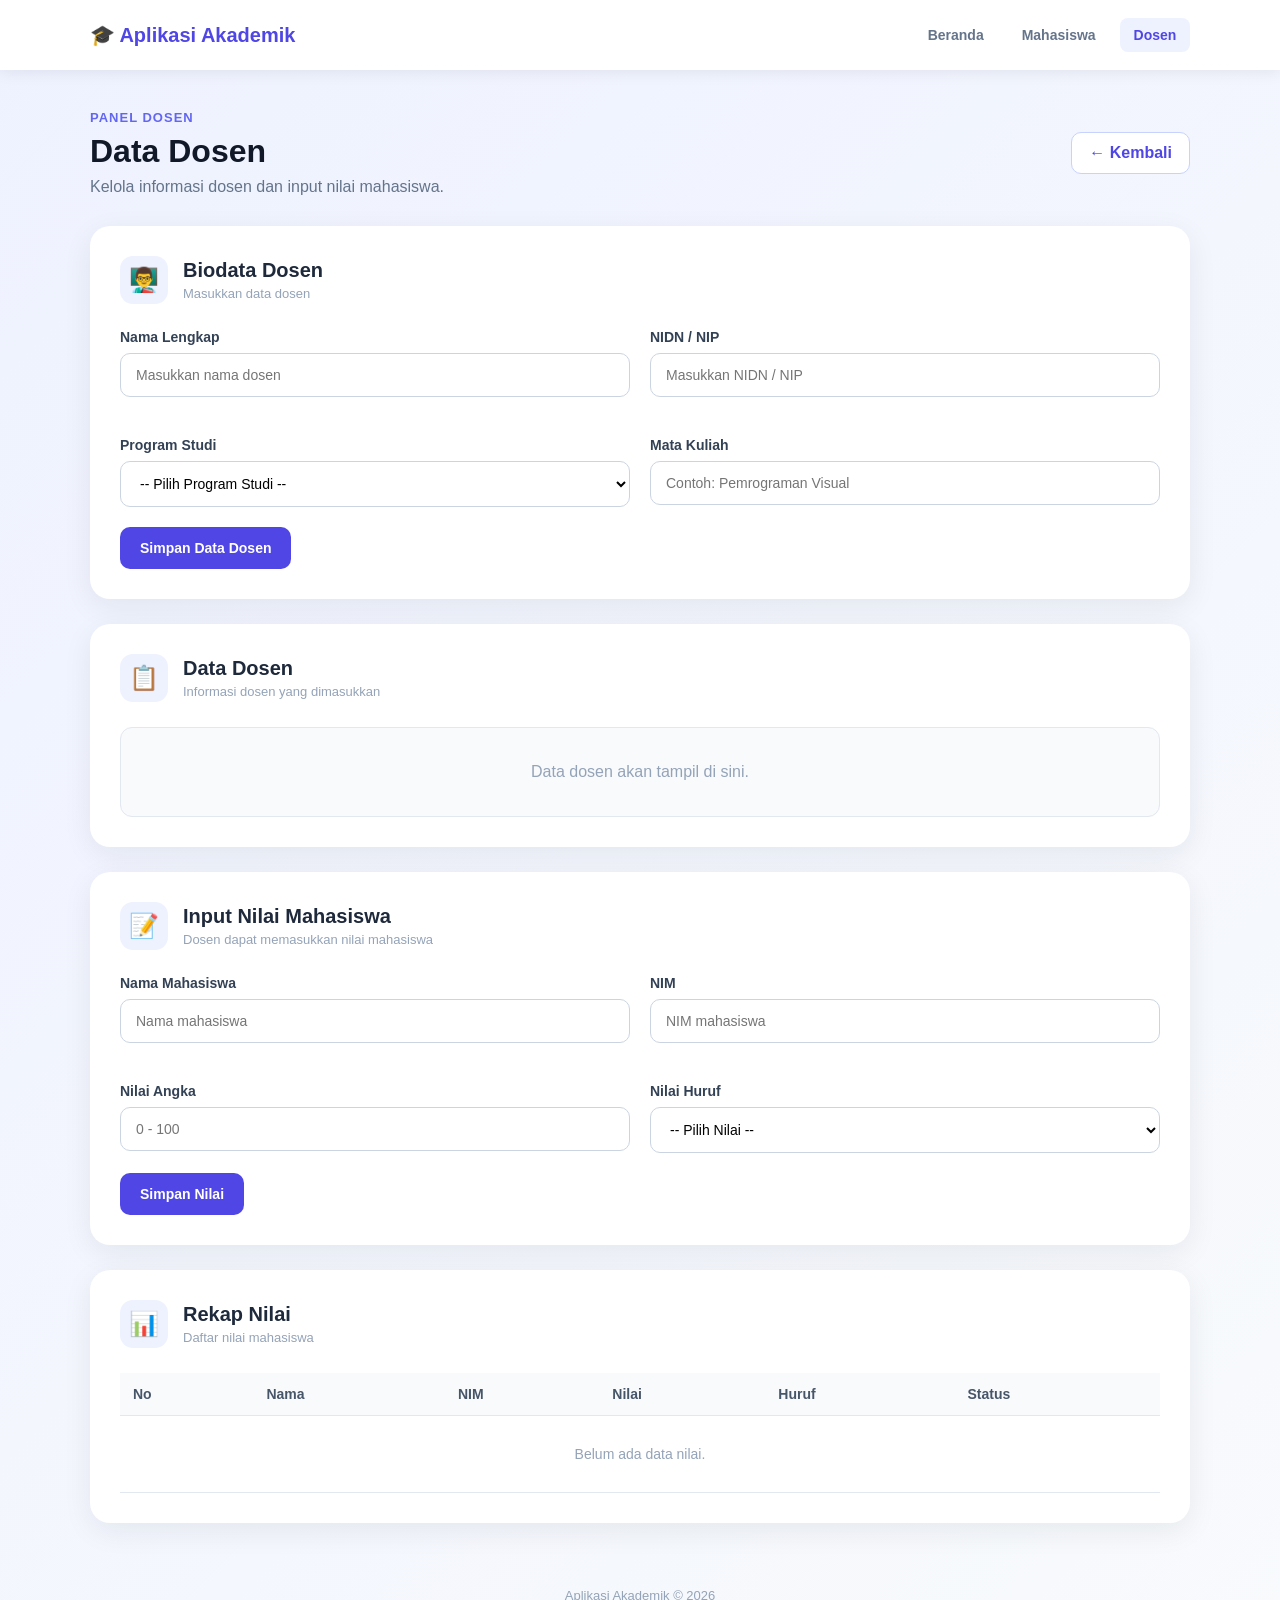
==== dosen.html @ d9adaf1f "Add files via upload" ====
<!DOCTYPE html>
<html lang="id">
<head>

    <meta charset="UTF-8">

    <meta
        name="viewport"
        content="width=device-width, initial-scale=1.0"
    >

    <title>Data Dosen</title>

    <link rel="stylesheet" href="style.css">

</head>


<body>


    <!-- NAVBAR -->

    <nav class="navbar">

        <div class="nav-logo">
            🎓 Aplikasi Akademik
        </div>


        <div class="nav-menu">

            <a href="index.html">
                Beranda
            </a>

            <a href="mahasiswa.html">
                Mahasiswa
            </a>

            <a
                href="dosen.html"
                class="active"
            >
                Dosen
            </a>

        </div>

    </nav>



    <!-- MAIN -->

    <main class="container">


        <div class="page-header">

            <div>

                <p class="page-label">
                    PANEL DOSEN
                </p>

                <h1>
                    Data Dosen
                </h1>

                <p>
                    Kelola informasi dosen dan input nilai mahasiswa.
                </p>

            </div>


            <a
                href="index.html"
                class="back-button"
            >
                ← Kembali
            </a>

        </div>



        <!-- DATA DOSEN -->

        <section class="card">


            <div class="card-title">

                <span class="card-icon">
                    👨‍🏫
                </span>


                <div>

                    <h2>
                        Biodata Dosen
                    </h2>

                    <p>
                        Masukkan data dosen
                    </p>

                </div>

            </div>



            <form id="formDosen">


                <div class="form-grid">


                    <div class="form-group">

                        <label for="namaDosen">
                            Nama Lengkap
                        </label>

                        <input
                            type="text"
                            id="namaDosen"
                            placeholder="Masukkan nama dosen"
                        >

                    </div>



                    <div class="form-group">

                        <label for="nidn">
                            NIDN / NIP
                        </label>

                        <input
                            type="text"
                            id="nidn"
                            placeholder="Masukkan NIDN / NIP"
                        >

                    </div>



                    <div class="form-group">

                        <label for="prodiDosen">
                            Program Studi
                        </label>

                        <select id="prodiDosen">

                            <option value="">
                                -- Pilih Program Studi --
                            </option>

                            <option value="Teknik Informatika">
                                Teknik Informatika
                            </option>

                            <option value="Sistem Informasi">
                                Sistem Informasi
                            </option>

                            <option value="Manajemen Informatika">
                                Manajemen Informatika
                            </option>

                        </select>

                    </div>



                    <div class="form-group">

                        <label for="mataKuliah">
                            Mata Kuliah
                        </label>

                        <input
                            type="text"
                            id="mataKuliah"
                            placeholder="Contoh: Pemrograman Visual"
                        >

                    </div>

                </div>



                <button
                    type="submit"
                    class="primary-button"
                >
                    Simpan Data Dosen
                </button>


            </form>


        </section>



        <!-- OUTPUT DOSEN -->

        <section class="card">


            <div class="card-title">

                <span class="card-icon">
                    📋
                </span>


                <div>

                    <h2>
                        Data Dosen
                    </h2>

                    <p>
                        Informasi dosen yang dimasukkan
                    </p>

                </div>

            </div>



            <div
                id="outputDosen"
                class="output-box"
            >

                <p class="empty-message">
                    Data dosen akan tampil di sini.
                </p>

            </div>


        </section>



        <!-- INPUT NILAI -->

        <section class="card">


            <div class="card-title">

                <span class="card-icon">
                    📝
                </span>


                <div>

                    <h2>
                        Input Nilai Mahasiswa
                    </h2>

                    <p>
                        Dosen dapat memasukkan nilai mahasiswa
                    </p>

                </div>

            </div>



            <form id="formNilai">


                <div class="form-grid">


                    <div class="form-group">

                        <label for="namaMahasiswaNilai">
                            Nama Mahasiswa
                        </label>

                        <input
                            type="text"
                            id="namaMahasiswaNilai"
                            placeholder="Nama mahasiswa"
                        >

                    </div>



                    <div class="form-group">

                        <label for="nimNilai">
                            NIM
                        </label>

                        <input
                            type="text"
                            id="nimNilai"
                            placeholder="NIM mahasiswa"
                        >

                    </div>



                    <div class="form-group">

                        <label for="nilaiAngka">
                            Nilai Angka
                        </label>

                        <input
                            type="number"
                            id="nilaiAngka"
                            min="0"
                            max="100"
                            placeholder="0 - 100"
                        >

                    </div>



                    <div class="form-group">

                        <label for="nilaiHuruf">
                            Nilai Huruf
                        </label>

                        <select id="nilaiHuruf">

                            <option value="">
                                -- Pilih Nilai --
                            </option>

                            <option value="A">
                                A
                            </option>

                            <option value="B+">
                                B+
                            </option>

                            <option value="B">
                                B
                            </option>

                            <option value="C+">
                                C+
                            </option>

                            <option value="C">
                                C
                            </option>

                            <option value="D">
                                D
                            </option>

                            <option value="E">
                                E
                            </option>

                        </select>

                    </div>

                </div>



                <button
                    type="submit"
                    class="primary-button"
                >
                    Simpan Nilai
                </button>


            </form>


        </section>



        <!-- REKAP NILAI -->

        <section class="card">


            <div class="card-title">

                <span class="card-icon">
                    📊
                </span>


                <div>

                    <h2>
                        Rekap Nilai
                    </h2>

                    <p>
                        Daftar nilai mahasiswa
                    </p>

                </div>

            </div>



            <div class="table-wrapper">


                <table>

                    <thead>

                        <tr>

                            <th>
                                No
                            </th>

                            <th>
                                Nama
                            </th>

                            <th>
                                NIM
                            </th>

                            <th>
                                Nilai
                            </th>

                            <th>
                                Huruf
                            </th>

                            <th>
                                Status
                            </th>

                        </tr>

                    </thead>


                    <tbody id="tabelNilai">

                        <tr>

                            <td
                                colspan="6"
                                class="empty-table"
                            >
                                Belum ada data nilai.
                            </td>

                        </tr>

                    </tbody>

                </table>


            </div>


        </section>


    </main>



    <footer class="main-footer">

        <p>
            Aplikasi Akademik © 2026
        </p>

    </footer>



    <script src="script.js"></script>


</body>
</html>
---- style.css ----
/* ================================
   RESET
================================ */

* {
    margin: 0;
    padding: 0;
    box-sizing: border-box;
}


body {
    font-family: Arial, Helvetica, sans-serif;

    background:
        linear-gradient(
            135deg,
            #eef2ff,
            #f8fafc
        );

    color: #1e293b;

    min-height: 100vh;
}


/* ================================
   LANDING PAGE
================================ */

.landing-page {

    min-height: 100vh;

    display: flex;

    justify-content: center;

    align-items: center;

    padding: 30px 20px;
}


.landing-card {

    width: 100%;

    max-width: 950px;

    background: white;

    border-radius: 25px;

    padding: 45px;

    text-align: center;

    box-shadow:
        0 20px 50px
        rgba(15, 23, 42, 0.12);
}


.logo {

    width: 75px;

    height: 75px;

    display: flex;

    align-items: center;

    justify-content: center;

    margin: auto;

    border-radius: 20px;

    background:
        linear-gradient(
            135deg,
            #4f46e5,
            #7c3aed
        );

    font-size: 38px;
}


.landing-card h1 {

    margin-top: 20px;

    font-size: 36px;

    color: #111827;
}


.subtitle {

    margin-top: 10px;

    font-size: 17px;

    color: #64748b;
}


.instruction {

    margin-top: 35px;

    margin-bottom: 20px;

    font-weight: bold;

    color: #475569;
}


/* ================================
   ROLE CARD
================================ */

.role-container {

    display: grid;

    grid-template-columns:
        repeat(2, 1fr);

    gap: 25px;

    margin-top: 25px;
}


.role-card {

    text-decoration: none;

    color: inherit;

    padding: 30px;

    border-radius: 20px;

    border: 2px solid #e2e8f0;

    transition:
        0.3s ease;

    background: #ffffff;
}


.role-card:hover {

    transform: translateY(-7px);

    border-color: #6366f1;

    box-shadow:
        0 15px 30px
        rgba(79, 70, 229, 0.15);
}


.role-icon {

    font-size: 55px;

    margin-bottom: 15px;
}


.role-card h2 {

    font-size: 23px;

    margin-bottom: 10px;

    color: #1e293b;
}


.role-card p {

    color: #64748b;

    line-height: 1.6;

    margin-bottom: 20px;
}


.role-button {

    display: inline-block;

    background: #4f46e5;

    color: white;

    padding: 11px 18px;

    border-radius: 10px;

    font-size: 14px;

    font-weight: bold;
}


/* ================================
   FOOTER
================================ */

footer {

    margin-top: 30px;

    color: #94a3b8;

    font-size: 13px;
}


/* ================================
   NAVBAR
================================ */

.navbar {

    width: 100%;

    background: white;

    padding: 18px 7%;

    display: flex;

    justify-content: space-between;

    align-items: center;

    box-shadow:
        0 2px 15px
        rgba(15, 23, 42, 0.08);

    position: sticky;

    top: 0;

    z-index: 100;
}


.nav-logo {

    font-size: 20px;

    font-weight: bold;

    color: #4f46e5;
}


.nav-menu {

    display: flex;

    gap: 10px;
}


.nav-menu a {

    text-decoration: none;

    color: #64748b;

    padding: 9px 14px;

    border-radius: 8px;

    font-size: 14px;

    font-weight: bold;
}


.nav-menu a:hover,
.nav-menu a.active {

    background: #eef2ff;

    color: #4f46e5;
}


/* ================================
   CONTAINER
================================ */

.container {

    width: 90%;

    max-width: 1100px;

    margin: 40px auto;
}


.page-header {

    display: flex;

    justify-content: space-between;

    align-items: center;

    margin-bottom: 30px;
}


.page-label {

    color: #6366f1;

    font-size: 13px;

    font-weight: bold;

    letter-spacing: 1px;

    margin-bottom: 8px;
}


.page-header h1 {

    font-size: 32px;

    color: #111827;

    margin-bottom: 8px;
}


.page-header p:not(.page-label) {

    color: #64748b;
}


.back-button {

    text-decoration: none;

    color: #4f46e5;

    background: white;

    border: 1px solid #c7d2fe;

    padding: 11px 17px;

    border-radius: 10px;

    font-weight: bold;
}


/* ================================
   CARD
================================ */

.card {

    background: white;

    padding: 30px;

    margin-bottom: 25px;

    border-radius: 20px;

    box-shadow:
        0 8px 30px
        rgba(15, 23, 42, 0.07);
}


.card-title {

    display: flex;

    align-items: center;

    gap: 15px;

    margin-bottom: 25px;
}


.card-icon {

    width: 48px;

    height: 48px;

    display: flex;

    justify-content: center;

    align-items: center;

    border-radius: 13px;

    background: #eef2ff;

    font-size: 24px;
}


.card-title h2 {

    font-size: 20px;

    color: #1e293b;

    margin-bottom: 4px;
}


.card-title p {

    color: #94a3b8;

    font-size: 13px;
}


/* ================================
   FORM
================================ */

.form-grid {

    display: grid;

    grid-template-columns:
        repeat(2, 1fr);

    gap: 20px;
}


.form-group {

    margin-bottom: 20px;
}


.form-group label {

    display: block;

    font-weight: bold;

    font-size: 14px;

    margin-bottom: 8px;

    color: #334155;
}


input,
select {

    width: 100%;

    padding: 13px 15px;

    border: 1px solid #cbd5e1;

    border-radius: 10px;

    outline: none;

    font-size: 14px;

    background: white;

    transition: 0.2s;
}


input:focus,
select:focus {

    border-color: #6366f1;

    box-shadow:
        0 0 0 3px
        rgba(99, 102, 241, 0.12);
}


/* ================================
   RADIO
================================ */

.radio-container {

    display: flex;

    gap: 20px;

    flex-wrap: wrap;
}


.radio-option {

    display: flex !important;

    align-items: center;

    gap: 7px;

    font-weight: normal !important;
}


.radio-option input {

    width: auto;
}


/* ================================
   BUTTON
================================ */

.primary-button,
.secondary-button {

    border: none;

    padding: 13px 20px;

    border-radius: 10px;

    cursor: pointer;

    font-size: 14px;

    font-weight: bold;

    transition: 0.2s;
}


.primary-button {

    background: #4f46e5;

    color: white;
}


.primary-button:hover {

    background: #4338ca;

    transform: translateY(-2px);
}


.secondary-button {

    background: #0f766e;

    color: white;

    margin-top: 5px;
}


.secondary-button:hover {

    background: #115e59;
}


/* ================================
   OUTPUT
================================ */

.output-box {

    background: #f8fafc;

    border-radius: 12px;

    padding: 20px;

    border: 1px solid #e2e8f0;
}


.empty-message {

    color: #94a3b8;

    text-align: center;

    padding: 15px;
}


.data-list {

    display: grid;

    grid-template-columns:
        repeat(2, 1fr);

    gap: 15px;
}


.data-item {

    background: white;

    padding: 15px;

    border-radius: 10px;

    border: 1px solid #e2e8f0;
}


.data-item small {

    display: block;

    color: #94a3b8;

    margin-bottom: 5px;
}


.data-item strong {

    color: #1e293b;
}


/* ================================
   IPK
================================ */

.ipk-result {

    margin-top: 20px;

    padding: 20px;

    border-radius: 12px;

    background: #eef2ff;

    color: #3730a3;

    font-size: 18px;

    font-weight: bold;

    text-align: center;
}


/* ================================
   TABLE
================================ */

.table-wrapper {

    width: 100%;

    overflow-x: auto;
}


table {

    width: 100%;

    border-collapse: collapse;

    min-width: 650px;
}


th,
td {

    padding: 13px;

    text-align: left;

    border-bottom: 1px solid #e2e8f0;

    font-size: 14px;
}


th {

    background: #f8fafc;

    color: #475569;
}


td {

    color: #64748b;
}


.empty-table {

    text-align: center;

    padding: 30px;

    color: #94a3b8;
}


.status-lulus {

    background: #dcfce7;

    color: #166534;

    padding: 5px 10px;

    border-radius: 20px;

    font-size: 12px;

    font-weight: bold;
}


.status-tidak {

    background: #fee2e2;

    color: #991b1b;

    padding: 5px 10px;

    border-radius: 20px;

    font-size: 12px;

    font-weight: bold;
}


/* ================================
   MAIN FOOTER
================================ */

.main-footer {

    text-align: center;

    padding: 25px;

    margin-top: 40px;

    color: #94a3b8;

    font-size: 13px;
}


/* ================================
   RESPONSIVE HP
================================ */

@media (max-width: 768px) {


    .landing-card {

        padding: 30px 20px;

        border-radius: 20px;
    }


    .landing-card h1 {

        font-size: 28px;
    }


    .role-container {

        grid-template-columns: 1fr;
    }


    .navbar {

        padding: 15px 5%;

        flex-direction: column;

        gap: 12px;
    }


    .nav-menu {

        width: 100%;

        justify-content: center;

        flex-wrap: wrap;
    }


    .container {

        width: 92%;

        margin: 25px auto;
    }


    .page-header {

        flex-direction: column;

        align-items: flex-start;

        gap: 20px;
    }


    .page-header h1 {

        font-size: 26px;
    }


    .form-grid {

        grid-template-columns: 1fr;
    }


    .data-list {

        grid-template-columns: 1fr;
    }


    .card {

        padding: 20px;
    }


    .card-title {

        align-items: flex-start;
    }

}


/* ================================
   RESPONSIVE HP KECIL
================================ */

@media (max-width: 480px) {


    .landing-page {

        padding: 15px;
    }


    .landing-card {

        padding: 25px 15px;
    }


    .landing-card h1 {

        font-size: 24px;
    }


    .subtitle {

        font-size: 14px;
    }


    .role-card {

        padding: 22px 15px;
    }


    .role-icon {

        font-size: 45px;
    }


    .nav-logo {

        font-size: 17px;
    }


    .nav-menu a {

        font-size: 12px;

        padding: 8px 10px;
    }


    .card {

        padding: 17px;
    }


    .card-title h2 {

        font-size: 17px;
    }


    .primary-button,
    .secondary-button {

        width: 100%;
    }

}
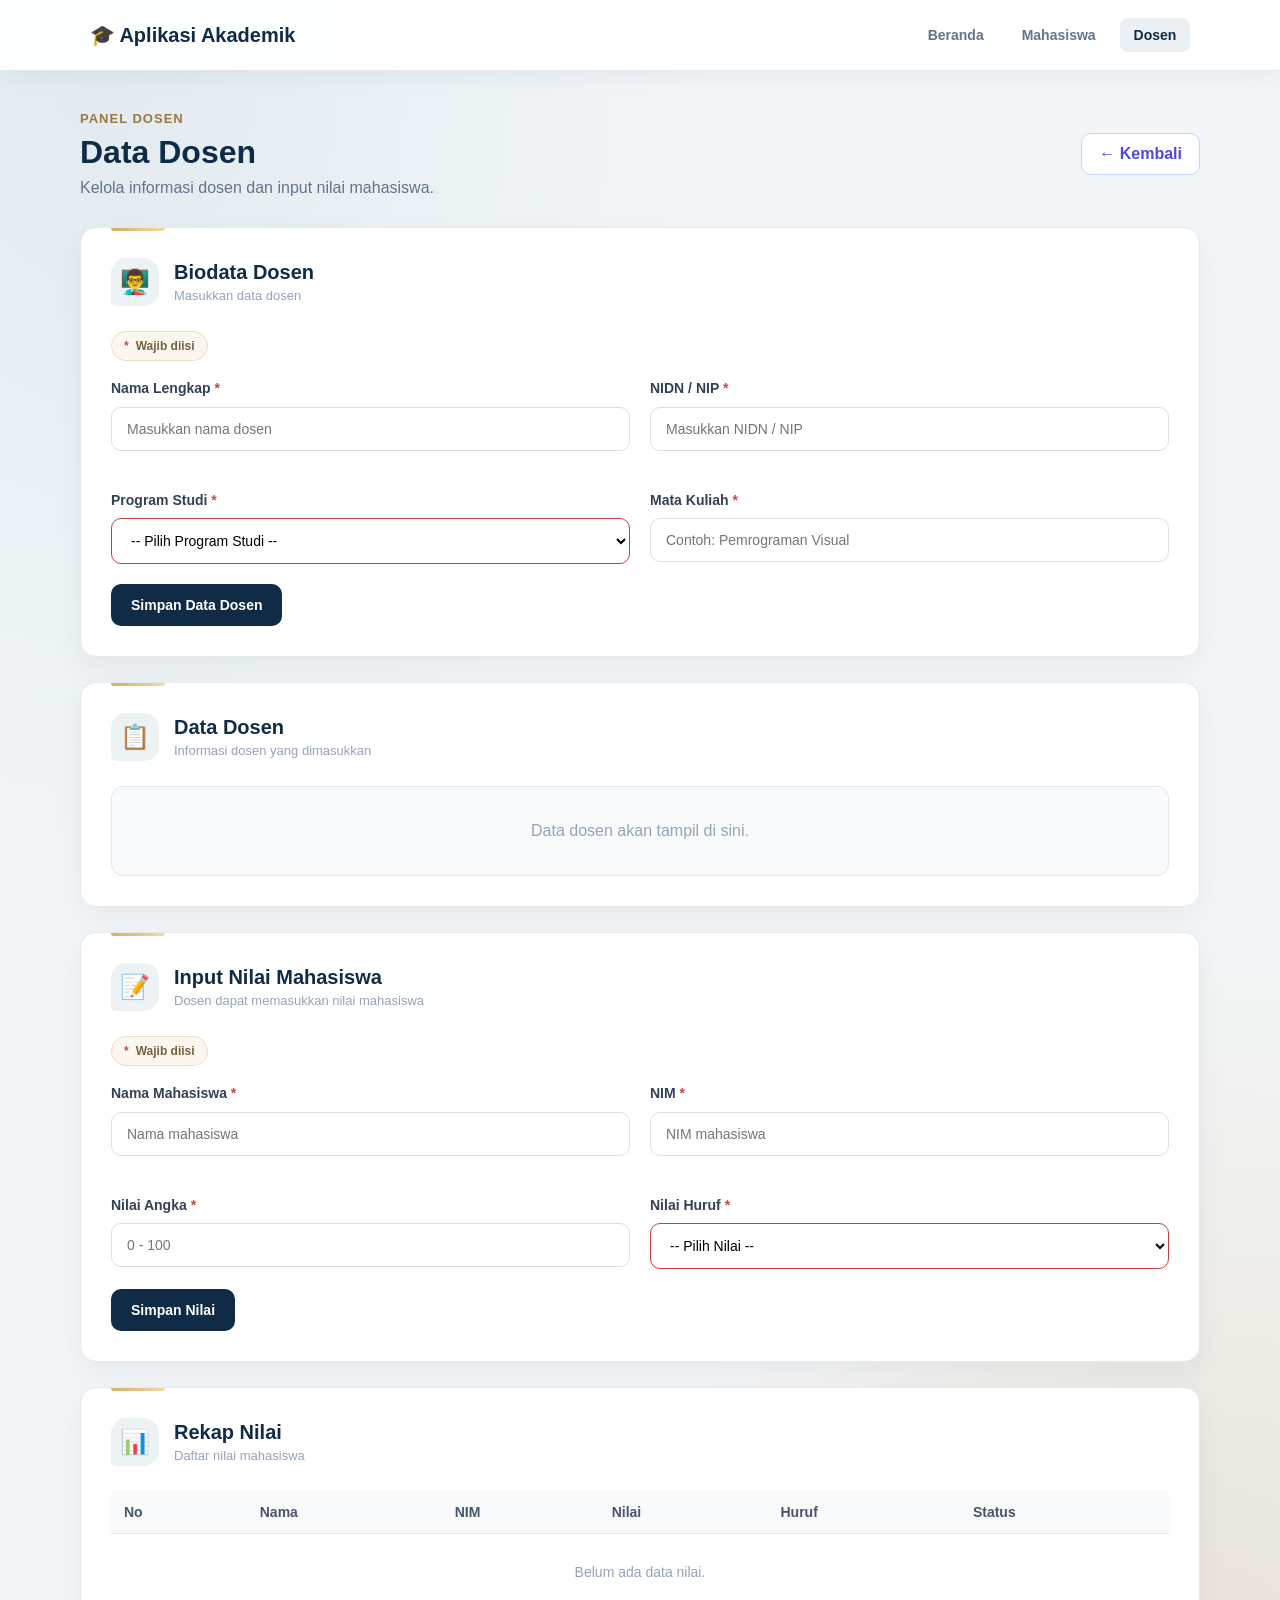
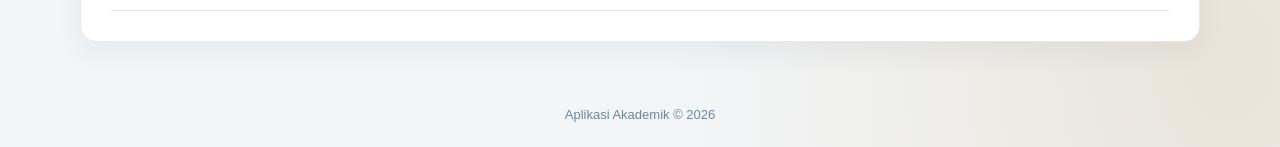
==== commit b8fdffce: "Add files via upload" ====
--- a/dosen.html
+++ b/dosen.html
@@ -116,6 +116,8 @@
 
             <form id="formDosen">
 
+                <p class="required-note"><span aria-hidden="true">*</span> Wajib diisi</p>
+
 
                 <div class="form-grid">
 
@@ -130,6 +132,11 @@
                             type="text"
                             id="namaDosen"
                             placeholder="Masukkan nama dosen"
+                            required
+                            minlength="3"
+                            maxlength="60"
+                            pattern="[A-Za-z]+"
+                            title="Nama Lengkap harus menggunakan huruf"
                         >
 
                     </div>
@@ -146,6 +153,10 @@
                             type="text"
                             id="nidn"
                             placeholder="Masukkan NIDN / NIP"
+                            required
+                            inputmode="numeric"
+                            pattern="[0-9]{10,18}"
+                            title="NIDN/NIP wajib diisi dengan 10–18 angka tanpa huruf."
                         >
 
                     </div>
@@ -158,7 +169,7 @@
                             Program Studi
                         </label>
 
-                        <select id="prodiDosen">
+                        <select id="prodiDosen" required>
 
                             <option value="">
                                 -- Pilih Program Studi --
@@ -192,6 +203,9 @@
                             type="text"
                             id="mataKuliah"
                             placeholder="Contoh: Pemrograman Visual"
+                            required
+                            minlength="2"
+                            maxlength="80"
                         >
 
                     </div>
@@ -289,6 +303,8 @@
 
             <form id="formNilai">
 
+                <p class="required-note"><span aria-hidden="true">*</span> Wajib diisi</p>
+
 
                 <div class="form-grid">
 
@@ -303,6 +319,10 @@
                             type="text"
                             id="namaMahasiswaNilai"
                             placeholder="Nama mahasiswa"
+                            required
+                            minlength="3"
+                            pattern="[A-Za-z]+"
+                            title="Nama Mahasiswa harus menggunakan huruf"
                         >
 
                     </div>
@@ -319,6 +339,10 @@
                             type="text"
                             id="nimNilai"
                             placeholder="NIM mahasiswa"
+                            required
+                            inputmode="numeric"
+                            pattern="[0-9]{9,15}"
+                            title="NIM wajib diisi dengan 9–15 angka tanpa huruf."
                         >
 
                     </div>
@@ -336,7 +360,9 @@
                             id="nilaiAngka"
                             min="0"
                             max="100"
+                            step="0.01"
                             placeholder="0 - 100"
+                            required
                         >
 
                     </div>
@@ -349,7 +375,7 @@
                             Nilai Huruf
                         </label>
 
-                        <select id="nilaiHuruf">
+                        <select id="nilaiHuruf" required>
 
                             <option value="">
                                 -- Pilih Nilai --
@@ -514,4 +540,4 @@
 
 
 </body>
-</html>+</html>
--- a/style.css
+++ b/style.css
@@ -971,4 +971,157 @@
         width: 100%;
     }
 
-}+}
+
+/* Identitas visual kampus */
+:root {
+    color-scheme: light;
+    --navy: #102b46;
+    --navy-deep: #0b2035;
+    --gold: #d8ad62;
+    --ink: #1b2c3d;
+    --muted: #647789;
+    --paper: #f3f6f8;
+}
+
+body {
+    font-family: "Segoe UI", Arial, sans-serif;
+    color: var(--ink);
+    background: var(--paper);
+    background-image: radial-gradient(ellipse at 8% 4%, #e2ebf0 0, transparent 36%),
+                      radial-gradient(ellipse at 96% 95%, #e9e4d9 0, transparent 32%);
+}
+
+.landing-page {
+    position: relative;
+    overflow: hidden;
+    background: linear-gradient(135deg, rgba(16,43,70,.98), rgba(20,62,83,.94));
+}
+
+.landing-page::before,
+.landing-page::after {
+    content: "";
+    position: absolute;
+    width: 340px;
+    height: 340px;
+    border: 1px solid rgba(216,173,98,.25);
+    border-radius: 50%;
+    pointer-events: none;
+}
+
+.landing-page::before { top: -190px; left: -100px; box-shadow: 0 0 0 28px rgba(216,173,98,.04), 0 0 0 58px rgba(216,173,98,.035); }
+.landing-page::after { right: -210px; bottom: -230px; width: 480px; height: 480px; box-shadow: 0 0 0 28px rgba(216,173,98,.04), 0 0 0 58px rgba(216,173,98,.035); }
+
+.landing-card {
+    position: relative;
+    z-index: 1;
+    max-width: 1000px;
+    padding: clamp(28px, 6vw, 64px);
+    border: 1px solid rgba(255,255,255,.72);
+    border-radius: 28px;
+    box-shadow: 0 30px 80px rgba(4,17,30,.32);
+}
+
+.campus-mark {
+    display: grid;
+    place-items: center;
+    width: 64px;
+    height: 64px;
+    margin: 0 auto 18px;
+    border: 1px solid #e6d1a5;
+    border-radius: 19px 19px 19px 5px;
+    background: var(--navy);
+    color: #f4e4c1;
+    font-family: Georgia, serif;
+    font-size: 34px;
+    font-weight: 700;
+}
+
+.eyebrow, .role-kicker {
+    color: #a3824b;
+    font-size: 11px;
+    font-weight: 800;
+    letter-spacing: 2px;
+}
+
+.landing-card h1 { margin-top: 10px; color: var(--navy); font-family: Georgia, "Times New Roman", serif; font-size: clamp(32px, 5vw, 46px); }
+.subtitle { color: #53697b; font-size: 18px; }
+.landing-copy { max-width: 650px; margin: 18px auto 0; color: var(--muted); line-height: 1.7; }
+.instruction { margin: 34px 0 16px; color: var(--navy); }
+.role-container { gap: 18px; margin-top: 0; }
+.role-card { position: relative; overflow: hidden; padding: 27px; border: 1px solid #dce4e8; border-radius: 18px; text-align: left; background: #fbfcfc; }
+.role-card::after { position: absolute; right: -32px; bottom: -48px; width: 130px; height: 130px; border: 1px solid rgba(216,173,98,.3); border-radius: 50%; content: ""; }
+.role-card:hover { transform: translateY(-5px); border-color: var(--gold); box-shadow: 0 15px 32px rgba(16,43,70,.12); }
+.role-card .role-kicker { color: #9a7a47; font-size: 10px; }
+.role-icon { margin: 15px 0 10px; font-size: 42px; }
+.role-card h2 { color: var(--navy); font-family: Georgia, "Times New Roman", serif; font-size: 25px; }
+.role-card p { min-height: 48px; color: var(--muted); font-size: 14px; }
+.role-button { background: var(--navy); border-radius: 8px; }
+.lecturer-card .role-button { background: #9a7438; }
+.landing-footer { margin-top: 29px; color: #8495a2; font-size: 12px; letter-spacing: .4px; }
+
+.navbar { background: rgba(255,255,255,.96); border-bottom: 1px solid #e2e8eb; box-shadow: 0 5px 22px rgba(16,43,70,.06); }
+.nav-logo { color: var(--navy); }
+.nav-menu a:hover, .nav-menu a.active { background: #eaf0f3; color: var(--navy); }
+.container { max-width: 1120px; }
+.page-label { color: #997844; }
+.page-header h1, .card-title h2 { color: var(--navy); }
+.card { border: 1px solid #e5eaed; border-radius: 16px; box-shadow: 0 10px 28px rgba(16,43,70,.055); }
+.card-icon { background: #edf2f4; }
+.primary-button { background: var(--navy); }
+.primary-button:hover { background: var(--navy-deep); }
+input:focus, select:focus { border-color: #a58247; box-shadow: 0 0 0 3px rgba(216,173,98,.18); }
+input:invalid:not(:placeholder-shown), select:invalid, input.user-invalid { border-color: #c2413a; }
+.field-hint { margin: 6px 0 0; color: #728393; font-size: 12px; font-weight: 400; line-height: 1.45; }
+.main-footer { color: #748595; }
+
+/* Penanda wajib dan sentuhan visual yang hangat */
+.required-note {
+    display: flex;
+    align-items: center;
+    gap: 7px;
+    width: fit-content;
+    margin: 0 0 18px;
+    padding: 7px 12px;
+    border: 1px solid #eadfca;
+    border-radius: 999px;
+    background: #fbf7ef;
+    color: #76613e;
+    font-size: 12px;
+    font-weight: 600;
+}
+
+.required-note span,
+.form-group > label[for]::after,
+.required-label::after {
+    color: #c34b48;
+    font-weight: 800;
+}
+
+.form-group > label[for]::after,
+.required-label::after { content: " *"; }
+
+.card { position: relative; overflow: hidden; }
+.card::before {
+    position: absolute;
+    top: 0;
+    left: 30px;
+    width: 54px;
+    height: 3px;
+    border-radius: 0 0 5px 5px;
+    background: linear-gradient(90deg, var(--gold), #f0d9a8);
+    content: "";
+}
+
+.form-group > label { line-height: 1.4; }
+input, select { border-color: #d7e0e5; }
+input:hover, select:hover { border-color: #aebec7; }
+.primary-button, .secondary-button, .back-button { transition: transform .18s ease, box-shadow .18s ease, background .18s ease; }
+.primary-button:hover, .secondary-button:hover, .back-button:hover { transform: translateY(-1px); box-shadow: 0 7px 16px rgba(16,43,70,.14); }
+.card-icon { border-radius: 15px 15px 15px 5px; }
+.role-card { box-shadow: 0 5px 14px rgba(16,43,70,.035); }
+
+@media (prefers-reduced-motion: no-preference) {
+    .landing-card { animation: card-arrive .55s ease-out both; }
+    @keyframes card-arrive { from { opacity: 0; transform: translateY(12px); } to { opacity: 1; transform: translateY(0); } }
+}
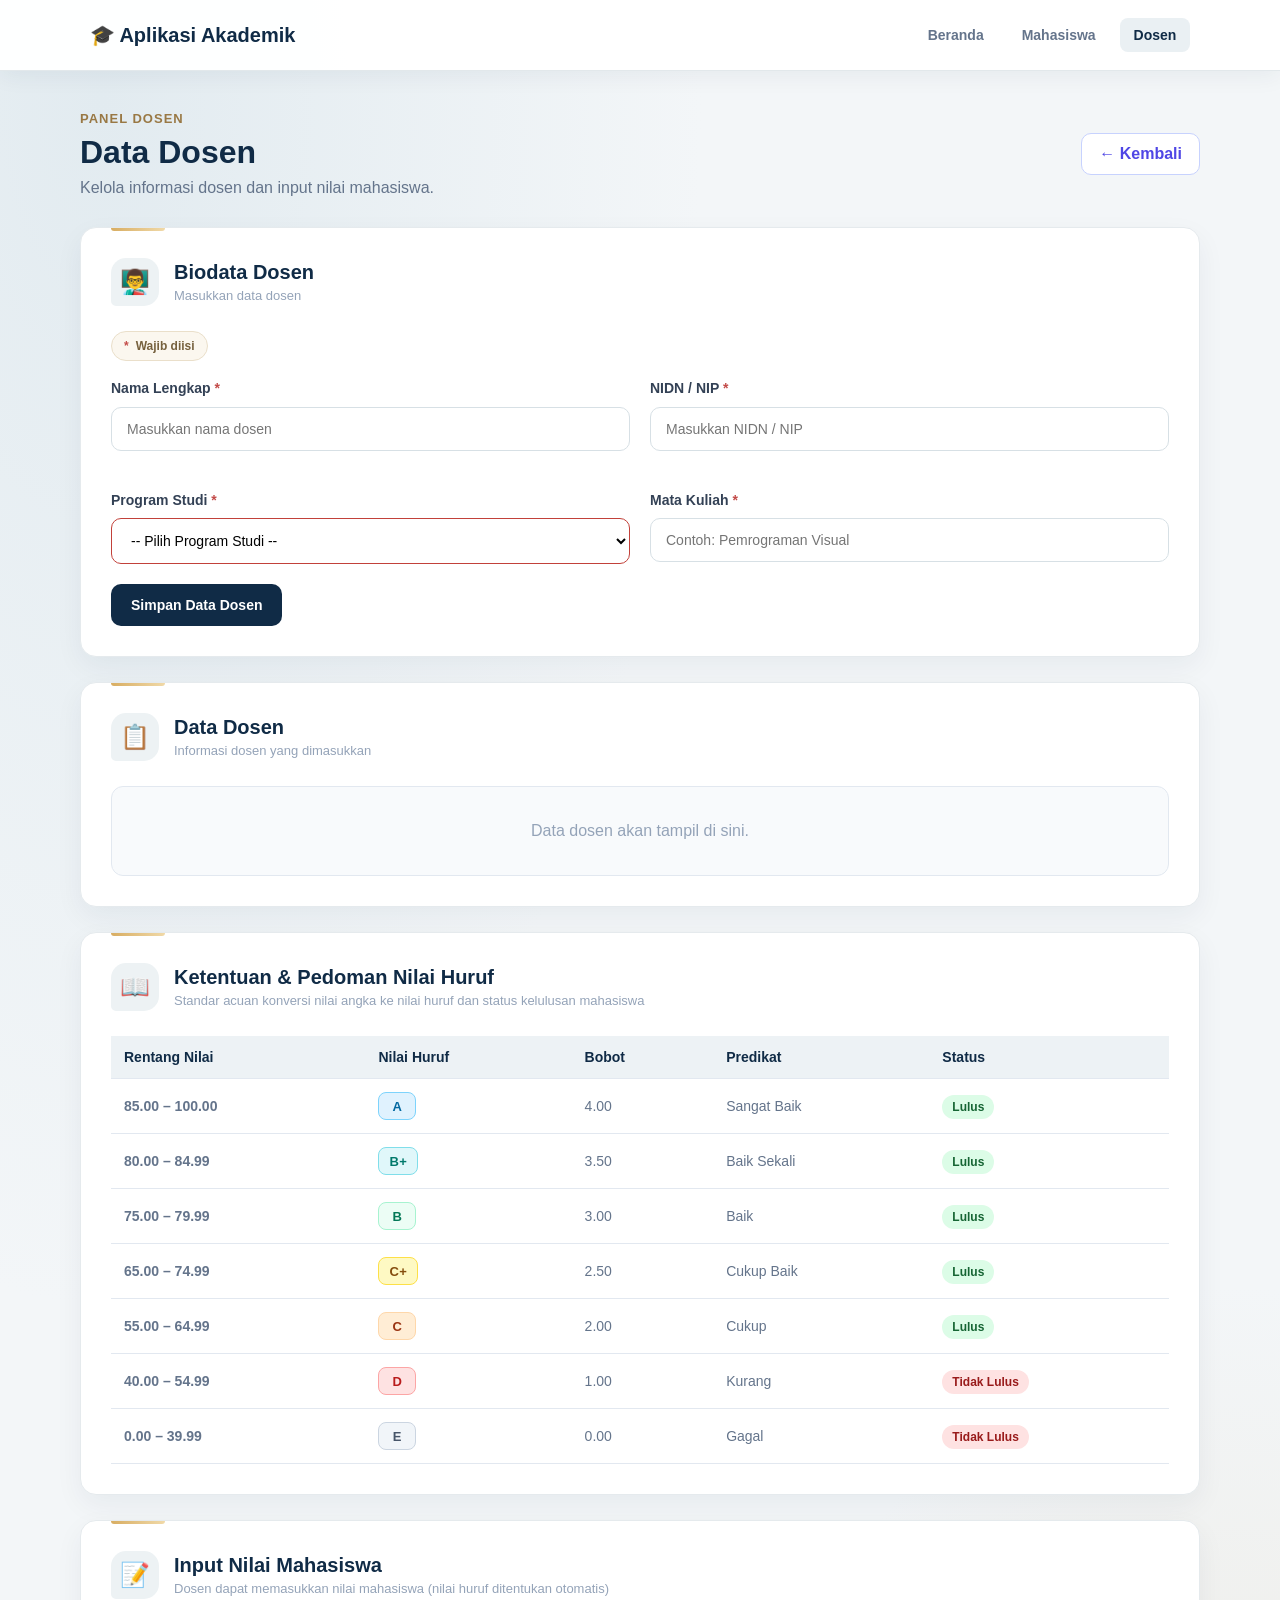
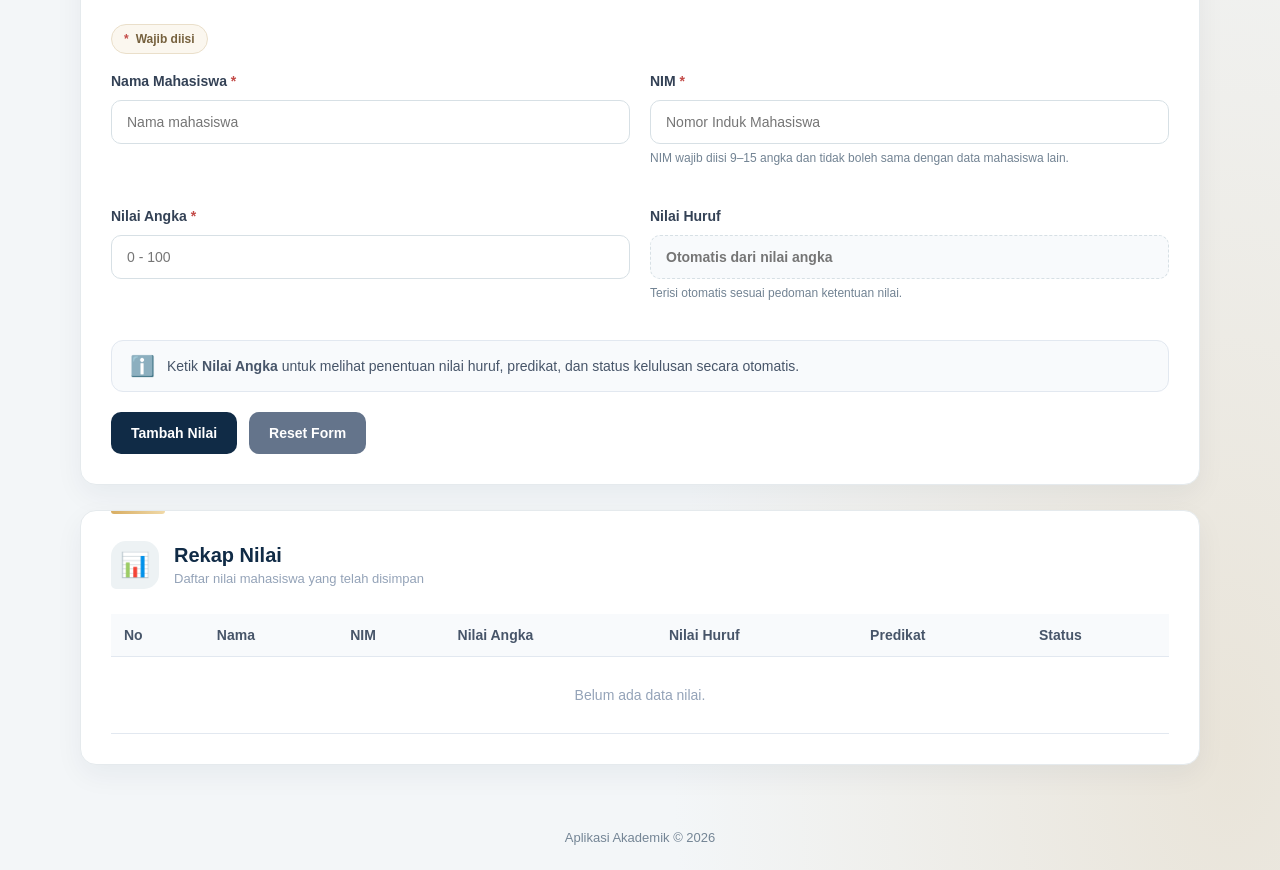
==== commit 36ce6b63: "Add files via upload" ====
--- a/dosen.html
+++ b/dosen.html
@@ -1,13 +1,11 @@
 <!DOCTYPE html>
 <html lang="id">
+
 <head>
 
     <meta charset="UTF-8">
 
-    <meta
-        name="viewport"
-        content="width=device-width, initial-scale=1.0"
-    >
+    <meta name="viewport" content="width=device-width, initial-scale=1.0">
 
     <title>Data Dosen</title>
 
@@ -38,10 +36,7 @@
                 Mahasiswa
             </a>
 
-            <a
-                href="dosen.html"
-                class="active"
-            >
+            <a href="dosen.html" class="active">
                 Dosen
             </a>
 
@@ -75,10 +70,7 @@
             </div>
 
 
-            <a
-                href="index.html"
-                class="back-button"
-            >
+            <a href="index.html" class="back-button">
                 ← Kembali
             </a>
 
@@ -128,16 +120,8 @@
                             Nama Lengkap
                         </label>
 
-                        <input
-                            type="text"
-                            id="namaDosen"
-                            placeholder="Masukkan nama dosen"
-                            required
-                            minlength="3"
-                            maxlength="60"
-                            pattern="[A-Za-z]+"
-                            title="Nama Lengkap harus menggunakan huruf"
-                        >
+                        <input type="text" id="namaDosen" placeholder="Masukkan nama dosen" required minlength="3"
+                            maxlength="60" pattern="[A-Za-z]+" title="Nama Lengkap harus menggunakan huruf">
 
                     </div>
 
@@ -149,15 +133,8 @@
                             NIDN / NIP
                         </label>
 
-                        <input
-                            type="text"
-                            id="nidn"
-                            placeholder="Masukkan NIDN / NIP"
-                            required
-                            inputmode="numeric"
-                            pattern="[0-9]{10,18}"
-                            title="NIDN/NIP wajib diisi dengan 10–18 angka tanpa huruf."
-                        >
+                        <input type="text" id="nidn" placeholder="Masukkan NIDN / NIP" required inputmode="numeric"
+                            pattern="[0-9]{10,18}" title="NIDN/NIP wajib diisi dengan 10–18 angka tanpa huruf.">
 
                     </div>
 
@@ -199,25 +176,16 @@
                             Mata Kuliah
                         </label>
 
-                        <input
-                            type="text"
-                            id="mataKuliah"
-                            placeholder="Contoh: Pemrograman Visual"
-                            required
-                            minlength="2"
-                            maxlength="80"
-                        >
-
-                    </div>
-
-                </div>
-
-
-
-                <button
-                    type="submit"
-                    class="primary-button"
-                >
+                        <input type="text" id="mataKuliah" placeholder="Contoh: Pemrograman Visual" required
+                            minlength="2" maxlength="80">
+
+                    </div>
+
+                </div>
+
+
+
+                <button type="submit" class="primary-button">
                     Simpan Data Dosen
                 </button>
 
@@ -257,10 +225,7 @@
 
 
 
-            <div
-                id="outputDosen"
-                class="output-box"
-            >
+            <div id="outputDosen" class="output-box">
 
                 <p class="empty-message">
                     Data dosen akan tampil di sini.
@@ -273,6 +238,167 @@
 
 
 
+        <!-- PEDOMAN PENILAIAN -->
+
+        <section class="card" id="pedomanNilaiCard">
+
+
+            <div class="card-title">
+
+                <span class="card-icon">
+                    📖
+                </span>
+
+
+                <div>
+
+                    <h2>
+                        Ketentuan & Pedoman Nilai Huruf
+                    </h2>
+
+                    <p>
+                        Standar acuan konversi nilai angka ke nilai huruf dan status kelulusan mahasiswa
+                    </p>
+
+                </div>
+
+            </div>
+
+
+
+            <div class="table-wrapper">
+
+                <table class="guideline-table">
+
+                    <thead>
+
+                        <tr>
+
+                            <th>Rentang Nilai</th>
+
+                            <th>Nilai Huruf</th>
+
+                            <th>Bobot</th>
+
+                            <th>Predikat</th>
+
+                            <th>Status</th>
+
+                        </tr>
+
+                    </thead>
+
+                    <tbody id="pedomanTbody">
+
+                        <tr data-grade="A">
+
+                            <td><strong>85.00 – 100.00</strong></td>
+
+                            <td><span class="grade-badge grade-a">A</span></td>
+
+                            <td>4.00</td>
+
+                            <td>Sangat Baik</td>
+
+                            <td><span class="status-lulus">Lulus</span></td>
+
+                        </tr>
+
+                        <tr data-grade="B+">
+
+                            <td><strong>80.00 – 84.99</strong></td>
+
+                            <td><span class="grade-badge grade-b-plus">B+</span></td>
+
+                            <td>3.50</td>
+
+                            <td>Baik Sekali</td>
+
+                            <td><span class="status-lulus">Lulus</span></td>
+
+                        </tr>
+
+                        <tr data-grade="B">
+
+                            <td><strong>75.00 – 79.99</strong></td>
+
+                            <td><span class="grade-badge grade-b">B</span></td>
+
+                            <td>3.00</td>
+
+                            <td>Baik</td>
+
+                            <td><span class="status-lulus">Lulus</span></td>
+
+                        </tr>
+
+                        <tr data-grade="C+">
+
+                            <td><strong>65.00 – 74.99</strong></td>
+
+                            <td><span class="grade-badge grade-c-plus">C+</span></td>
+
+                            <td>2.50</td>
+
+                            <td>Cukup Baik</td>
+
+                            <td><span class="status-lulus">Lulus</span></td>
+
+                        </tr>
+
+                        <tr data-grade="C">
+
+                            <td><strong>55.00 – 64.99</strong></td>
+
+                            <td><span class="grade-badge grade-c">C</span></td>
+
+                            <td>2.00</td>
+
+                            <td>Cukup</td>
+
+                            <td><span class="status-lulus">Lulus</span></td>
+
+                        </tr>
+
+                        <tr data-grade="D">
+
+                            <td><strong>40.00 – 54.99</strong></td>
+
+                            <td><span class="grade-badge grade-d">D</span></td>
+
+                            <td>1.00</td>
+
+                            <td>Kurang</td>
+
+                            <td><span class="status-tidak">Tidak Lulus</span></td>
+
+                        </tr>
+
+                        <tr data-grade="E">
+
+                            <td><strong>0.00 – 39.99</strong></td>
+
+                            <td><span class="grade-badge grade-e">E</span></td>
+
+                            <td>0.00</td>
+
+                            <td>Gagal</td>
+
+                            <td><span class="status-tidak">Tidak Lulus</span></td>
+
+                        </tr>
+
+                    </tbody>
+
+                </table>
+
+            </div>
+
+
+        </section>
+
+
+
         <!-- INPUT NILAI -->
 
         <section class="card">
@@ -292,7 +418,7 @@
                     </h2>
 
                     <p>
-                        Dosen dapat memasukkan nilai mahasiswa
+                        Dosen dapat memasukkan nilai mahasiswa (nilai huruf ditentukan otomatis)
                     </p>
 
                 </div>
@@ -315,15 +441,8 @@
                             Nama Mahasiswa
                         </label>
 
-                        <input
-                            type="text"
-                            id="namaMahasiswaNilai"
-                            placeholder="Nama mahasiswa"
-                            required
-                            minlength="3"
-                            pattern="[A-Za-z]+"
-                            title="Nama Mahasiswa harus menggunakan huruf"
-                        >
+                        <input type="text" id="namaMahasiswaNilai" placeholder="Nama mahasiswa" required minlength="3"
+                            pattern="[A-Za-z\s]+" title="Nama Mahasiswa harus menggunakan huruf">
 
                     </div>
 
@@ -335,15 +454,13 @@
                             NIM
                         </label>
 
-                        <input
-                            type="text"
-                            id="nimNilai"
-                            placeholder="NIM mahasiswa"
-                            required
-                            inputmode="numeric"
-                            pattern="[0-9]{9,15}"
-                            title="NIM wajib diisi dengan 9–15 angka tanpa huruf."
-                        >
+                        <input type="text" id="nimNilai" placeholder="Nomor Induk Mahasiswa" required
+                            inputmode="numeric" pattern="[0-9]{9,15}"
+                            title="NIM wajib diisi dengan 9–15 angka tanpa huruf.">
+
+                        <p class="field-hint" id="hintNimNilai">
+                            NIM wajib diisi 9–15 angka dan tidak boleh sama dengan data mahasiswa lain.
+                        </p>
 
                     </div>
 
@@ -355,74 +472,48 @@
                             Nilai Angka
                         </label>
 
-                        <input
-                            type="number"
-                            id="nilaiAngka"
-                            min="0"
-                            max="100"
-                            step="0.01"
-                            placeholder="0 - 100"
-                            required
-                        >
-
-                    </div>
-
-
-
-                    <div class="form-group">
-
-                        <label for="nilaiHuruf">
+                        <input type="number" id="nilaiAngka" min="0" max="100" step="0.01" placeholder="0 - 100"
+                            required>
+
+                    </div>
+
+
+
+                    <div class="form-group">
+
+                        <label for="nilaiHuruf" class="no-asterisk">
                             Nilai Huruf
                         </label>
 
-                        <select id="nilaiHuruf" required>
-
-                            <option value="">
-                                -- Pilih Nilai --
-                            </option>
-
-                            <option value="A">
-                                A
-                            </option>
-
-                            <option value="B+">
-                                B+
-                            </option>
-
-                            <option value="B">
-                                B
-                            </option>
-
-                            <option value="C+">
-                                C+
-                            </option>
-
-                            <option value="C">
-                                C
-                            </option>
-
-                            <option value="D">
-                                D
-                            </option>
-
-                            <option value="E">
-                                E
-                            </option>
-
-                        </select>
-
-                    </div>
-
-                </div>
-
-
-
-                <button
-                    type="submit"
-                    class="primary-button"
-                >
-                    Simpan Nilai
-                </button>
+                        <input type="text" id="nilaiHuruf" placeholder="Otomatis dari nilai angka" readonly
+                            aria-readonly="true">
+
+                        <p class="field-hint" id="hintNilaiHuruf">
+                            Terisi otomatis sesuai pedoman ketentuan nilai.
+                        </p>
+
+                    </div>
+
+                </div>
+
+
+                <!-- LIVE PREVIEW KONVERSI -->
+
+                <div id="previewKonversi" class="conversion-preview" aria-live="polite">
+
+                    <span class="preview-icon">ℹ️</span>
+
+                    <span class="preview-text">
+                        Ketik <strong>Nilai Angka</strong> untuk melihat penentuan nilai huruf, predikat, dan status
+                        kelulusan secara otomatis.
+                    </span>
+
+                </div>
+
+                <div class="button-group">
+                    <button type="submit" class="primary-button">Tambah Nilai</button>
+                    <button type="reset" class="secondary-button">Reset Form</button>
+                </div>
 
 
             </form>
@@ -451,7 +542,7 @@
                     </h2>
 
                     <p>
-                        Daftar nilai mahasiswa
+                        Daftar nilai mahasiswa yang telah disimpan
                     </p>
 
                 </div>
@@ -482,11 +573,15 @@
                             </th>
 
                             <th>
-                                Nilai
+                                Nilai Angka
                             </th>
 
                             <th>
-                                Huruf
+                                Nilai Huruf
+                            </th>
+
+                            <th>
+                                Predikat
                             </th>
 
                             <th>
@@ -502,10 +597,7 @@
 
                         <tr>
 
-                            <td
-                                colspan="6"
-                                class="empty-table"
-                            >
+                            <td colspan="7" class="empty-table">
                                 Belum ada data nilai.
                             </td>
 
@@ -540,4 +632,5 @@
 
 
 </body>
-</html>
+
+</html>
--- a/style.css
+++ b/style.css
@@ -1092,14 +1092,18 @@
 }
 
 .required-note span,
-.form-group > label[for]::after,
+.form-group > label[for]:not(.no-asterisk)::after,
 .required-label::after {
     color: #c34b48;
     font-weight: 800;
 }
 
-.form-group > label[for]::after,
+.form-group > label[for]:not(.no-asterisk)::after,
 .required-label::after { content: " *"; }
+
+.form-group > label.no-asterisk::after {
+    content: none !important;
+}
 
 .card { position: relative; overflow: hidden; }
 .card::before {
@@ -1125,3 +1129,196 @@
     .landing-card { animation: card-arrive .55s ease-out both; }
     @keyframes card-arrive { from { opacity: 0; transform: translateY(12px); } to { opacity: 1; transform: translateY(0); } }
 }
+
+/* =========================================
+   PEDOMAN NILAI, BADGES & PREVIEW KONVERSI
+========================================= */
+
+input[readonly] {
+    background-color: #f8fafc;
+    color: var(--navy);
+    font-weight: 700;
+    cursor: default;
+    border-style: dashed;
+}
+
+input[readonly]:focus {
+    box-shadow: none;
+    border-color: #cbd5e1;
+}
+
+.conversion-preview {
+    margin: 18px 0;
+    padding: 13px 18px;
+    border-radius: 12px;
+    background: #f8fafc;
+    border: 1px solid #e2e8f0;
+    display: flex;
+    align-items: center;
+    gap: 12px;
+    font-size: 14px;
+    color: #475569;
+    transition: all 0.25s ease;
+}
+
+.conversion-preview .preview-icon {
+    font-size: 20px;
+    flex-shrink: 0;
+}
+
+.conversion-preview.active-pass {
+    background: #f0fdf4;
+    border-color: #86efac;
+    color: #14532d;
+    box-shadow: 0 4px 14px rgba(22, 101, 52, 0.08);
+}
+
+.conversion-preview.active-fail {
+    background: #fef2f2;
+    border-color: #fca5a5;
+    color: #7f1d1d;
+    box-shadow: 0 4px 14px rgba(185, 28, 28, 0.08);
+}
+
+.guideline-table th {
+    background: #edf2f5;
+    color: var(--navy);
+    font-weight: 700;
+}
+
+.guideline-table tbody tr {
+    transition: background-color 0.2s ease, transform 0.2s ease, box-shadow 0.2s ease;
+}
+
+.guideline-table tbody tr.row-active {
+    background-color: #fffbeb !important;
+    outline: 2px solid var(--gold);
+    outline-offset: -2px;
+    box-shadow: 0 4px 12px rgba(216, 173, 98, 0.2);
+}
+
+.guideline-table tbody tr.row-active td {
+    color: var(--navy);
+    font-weight: 600;
+}
+
+.grade-badge {
+    display: inline-flex;
+    align-items: center;
+    justify-content: center;
+    min-width: 38px;
+    height: 28px;
+    padding: 0 10px;
+    border-radius: 8px;
+    font-size: 13px;
+    font-weight: 800;
+    letter-spacing: 0.5px;
+}
+
+.grade-a {
+    background: #e0f2fe;
+    color: #0369a1;
+    border: 1px solid #7dd3fc;
+}
+
+.grade-b-plus {
+    background: #e0f7fa;
+    color: #00796b;
+    border: 1px solid #80deea;
+}
+
+.grade-b {
+    background: #ecfdf5;
+    color: #047857;
+    border: 1px solid #a7f3d0;
+}
+
+.grade-c-plus {
+    background: #fef9c3;
+    color: #854d0e;
+    border: 1px solid #fde047;
+}
+
+.grade-c {
+    background: #ffedd5;
+    color: #9a3412;
+    border: 1px solid #fed7aa;
+}
+
+.grade-d {
+    background: #fee2e2;
+    color: #b91c1c;
+    border: 1px solid #fca5a5;
+}
+
+.grade-e {
+    background: #f1f5f9;
+    color: #475569;
+    border: 1px solid #cbd5e1;
+}
+
+/* =========================================
+   BUTTON GROUP & PENYETARAAN TOMBOL
+========================================= */
+
+.button-group {
+    display: flex;
+    align-items: center;
+    gap: 12px;
+    margin-top: 20px;
+    flex-wrap: wrap;
+}
+
+.button-group .primary-button,
+.button-group .secondary-button {
+    flex: 0 0 auto;
+    width: auto;
+    padding: 13px 20px;
+    display: inline-flex;
+    align-items: center;
+    justify-content: center;
+    font-size: 14px;
+    font-weight: bold;
+    border-radius: 10px;
+    border: none;
+    cursor: pointer;
+    margin-top: 0;
+    box-sizing: border-box;
+    transition: transform 0.18s ease, box-shadow 0.18s ease, background 0.18s ease;
+}
+
+.button-group .primary-button {
+    background: var(--navy);
+    color: #ffffff;
+}
+
+.button-group .primary-button:hover {
+    background: var(--navy-deep);
+    transform: translateY(-1px);
+    box-shadow: 0 7px 16px rgba(16, 43, 70, 0.14);
+}
+
+.button-group .secondary-button {
+    background: #64748b;
+    color: #ffffff;
+}
+
+.button-group .secondary-button:hover {
+    background: #475569;
+    transform: translateY(-1px);
+    box-shadow: 0 7px 16px rgba(71, 85, 105, 0.14);
+}
+
+@media (max-width: 480px) {
+    .button-group {
+        flex-direction: column;
+        gap: 10px;
+    }
+
+    .button-group .primary-button,
+    .button-group .secondary-button {
+        width: 100%;
+    }
+}
+
+
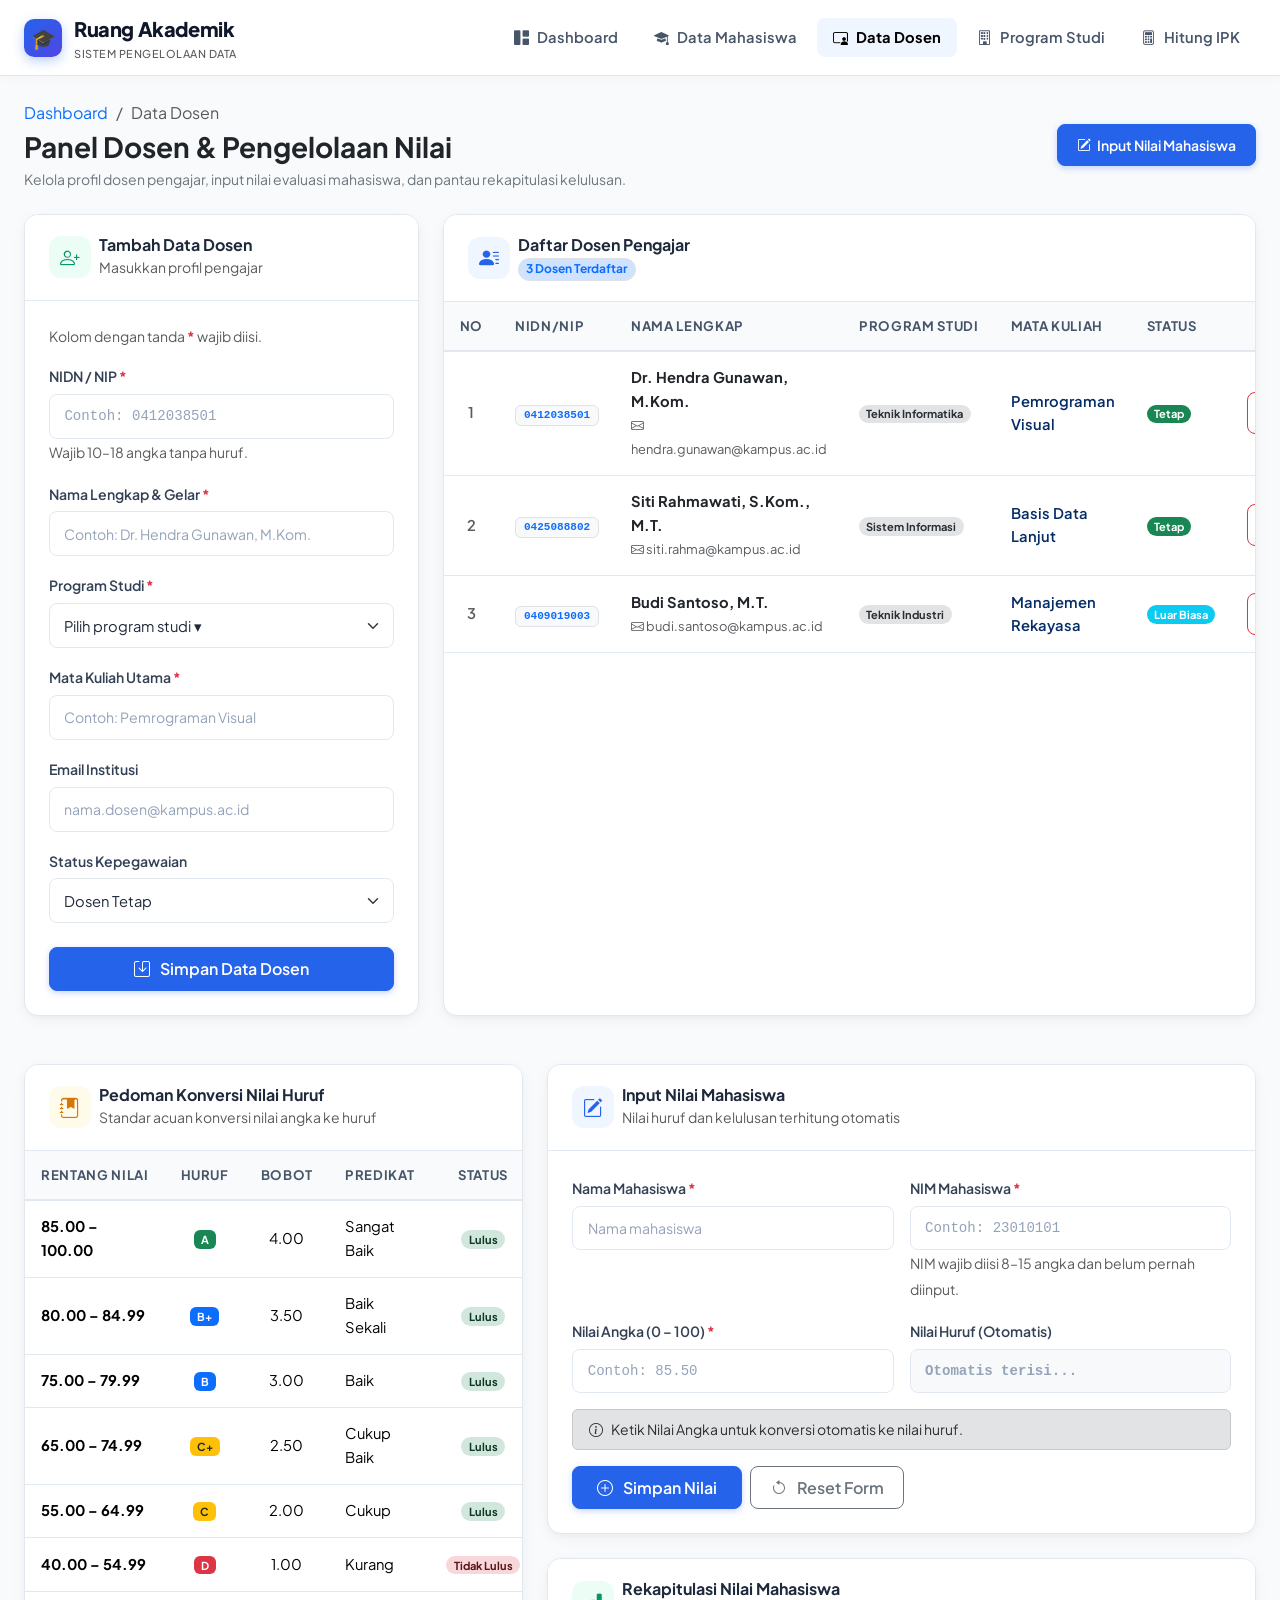
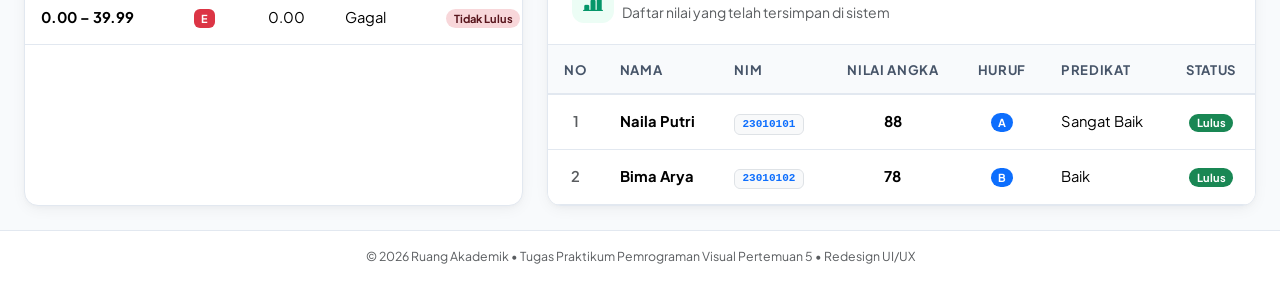
==== commit e84c3181: "Add files via upload" ====
--- a/dosen.html
+++ b/dosen.html
@@ -1,636 +1,416 @@
-<!DOCTYPE html>
-<html lang="id">
-
-<head>
-
-    <meta charset="UTF-8">
-
-    <meta name="viewport" content="width=device-width, initial-scale=1.0">
-
-    <title>Data Dosen</title>
-
-    <link rel="stylesheet" href="style.css">
-
-</head>
-
-
-<body>
-
-
-    <!-- NAVBAR -->
-
-    <nav class="navbar">
-
-        <div class="nav-logo">
-            🎓 Aplikasi Akademik
-        </div>
-
-
-        <div class="nav-menu">
-
-            <a href="index.html">
-                Beranda
-            </a>
-
-            <a href="mahasiswa.html">
-                Mahasiswa
-            </a>
-
-            <a href="dosen.html" class="active">
-                Dosen
-            </a>
-
-        </div>
-
-    </nav>
-
-
-
-    <!-- MAIN -->
-
-    <main class="container">
-
-
-        <div class="page-header">
-
-            <div>
-
-                <p class="page-label">
-                    PANEL DOSEN
-                </p>
-
-                <h1>
-                    Data Dosen
-                </h1>
-
-                <p>
-                    Kelola informasi dosen dan input nilai mahasiswa.
-                </p>
-
-            </div>
-
-
-            <a href="index.html" class="back-button">
-                ← Kembali
-            </a>
-
-        </div>
-
-
-
-        <!-- DATA DOSEN -->
-
-        <section class="card">
-
-
-            <div class="card-title">
-
-                <span class="card-icon">
-                    👨‍🏫
-                </span>
-
-
-                <div>
-
-                    <h2>
-                        Biodata Dosen
-                    </h2>
-
-                    <p>
-                        Masukkan data dosen
-                    </p>
-
-                </div>
-
-            </div>
-
-
-
-            <form id="formDosen">
-
-                <p class="required-note"><span aria-hidden="true">*</span> Wajib diisi</p>
-
-
-                <div class="form-grid">
-
-
-                    <div class="form-group">
-
-                        <label for="namaDosen">
-                            Nama Lengkap
-                        </label>
-
-                        <input type="text" id="namaDosen" placeholder="Masukkan nama dosen" required minlength="3"
-                            maxlength="60" pattern="[A-Za-z]+" title="Nama Lengkap harus menggunakan huruf">
-
-                    </div>
-
-
-
-                    <div class="form-group">
-
-                        <label for="nidn">
-                            NIDN / NIP
-                        </label>
-
-                        <input type="text" id="nidn" placeholder="Masukkan NIDN / NIP" required inputmode="numeric"
-                            pattern="[0-9]{10,18}" title="NIDN/NIP wajib diisi dengan 10–18 angka tanpa huruf.">
-
-                    </div>
-
-
-
-                    <div class="form-group">
-
-                        <label for="prodiDosen">
-                            Program Studi
-                        </label>
-
-                        <select id="prodiDosen" required>
-
-                            <option value="">
-                                -- Pilih Program Studi --
-                            </option>
-
-                            <option value="Teknik Informatika">
-                                Teknik Informatika
-                            </option>
-
-                            <option value="Sistem Informasi">
-                                Sistem Informasi
-                            </option>
-
-                            <option value="Manajemen Informatika">
-                                Manajemen Informatika
-                            </option>
-
-                        </select>
-
-                    </div>
-
-
-
-                    <div class="form-group">
-
-                        <label for="mataKuliah">
-                            Mata Kuliah
-                        </label>
-
-                        <input type="text" id="mataKuliah" placeholder="Contoh: Pemrograman Visual" required
-                            minlength="2" maxlength="80">
-
-                    </div>
-
-                </div>
-
-
-
-                <button type="submit" class="primary-button">
-                    Simpan Data Dosen
-                </button>
-
-
-            </form>
-
-
-        </section>
-
-
-
-        <!-- OUTPUT DOSEN -->
-
-        <section class="card">
-
-
-            <div class="card-title">
-
-                <span class="card-icon">
-                    📋
-                </span>
-
-
-                <div>
-
-                    <h2>
-                        Data Dosen
-                    </h2>
-
-                    <p>
-                        Informasi dosen yang dimasukkan
-                    </p>
-
-                </div>
-
-            </div>
-
-
-
-            <div id="outputDosen" class="output-box">
-
-                <p class="empty-message">
-                    Data dosen akan tampil di sini.
-                </p>
-
-            </div>
-
-
-        </section>
-
-
-
-        <!-- PEDOMAN PENILAIAN -->
-
-        <section class="card" id="pedomanNilaiCard">
-
-
-            <div class="card-title">
-
-                <span class="card-icon">
-                    📖
-                </span>
-
-
-                <div>
-
-                    <h2>
-                        Ketentuan & Pedoman Nilai Huruf
-                    </h2>
-
-                    <p>
-                        Standar acuan konversi nilai angka ke nilai huruf dan status kelulusan mahasiswa
-                    </p>
-
-                </div>
-
-            </div>
-
-
-
-            <div class="table-wrapper">
-
-                <table class="guideline-table">
-
-                    <thead>
-
-                        <tr>
-
-                            <th>Rentang Nilai</th>
-
-                            <th>Nilai Huruf</th>
-
-                            <th>Bobot</th>
-
-                            <th>Predikat</th>
-
-                            <th>Status</th>
-
-                        </tr>
-
-                    </thead>
-
-                    <tbody id="pedomanTbody">
-
-                        <tr data-grade="A">
-
-                            <td><strong>85.00 – 100.00</strong></td>
-
-                            <td><span class="grade-badge grade-a">A</span></td>
-
-                            <td>4.00</td>
-
-                            <td>Sangat Baik</td>
-
-                            <td><span class="status-lulus">Lulus</span></td>
-
-                        </tr>
-
-                        <tr data-grade="B+">
-
-                            <td><strong>80.00 – 84.99</strong></td>
-
-                            <td><span class="grade-badge grade-b-plus">B+</span></td>
-
-                            <td>3.50</td>
-
-                            <td>Baik Sekali</td>
-
-                            <td><span class="status-lulus">Lulus</span></td>
-
-                        </tr>
-
-                        <tr data-grade="B">
-
-                            <td><strong>75.00 – 79.99</strong></td>
-
-                            <td><span class="grade-badge grade-b">B</span></td>
-
-                            <td>3.00</td>
-
-                            <td>Baik</td>
-
-                            <td><span class="status-lulus">Lulus</span></td>
-
-                        </tr>
-
-                        <tr data-grade="C+">
-
-                            <td><strong>65.00 – 74.99</strong></td>
-
-                            <td><span class="grade-badge grade-c-plus">C+</span></td>
-
-                            <td>2.50</td>
-
-                            <td>Cukup Baik</td>
-
-                            <td><span class="status-lulus">Lulus</span></td>
-
-                        </tr>
-
-                        <tr data-grade="C">
-
-                            <td><strong>55.00 – 64.99</strong></td>
-
-                            <td><span class="grade-badge grade-c">C</span></td>
-
-                            <td>2.00</td>
-
-                            <td>Cukup</td>
-
-                            <td><span class="status-lulus">Lulus</span></td>
-
-                        </tr>
-
-                        <tr data-grade="D">
-
-                            <td><strong>40.00 – 54.99</strong></td>
-
-                            <td><span class="grade-badge grade-d">D</span></td>
-
-                            <td>1.00</td>
-
-                            <td>Kurang</td>
-
-                            <td><span class="status-tidak">Tidak Lulus</span></td>
-
-                        </tr>
-
-                        <tr data-grade="E">
-
-                            <td><strong>0.00 – 39.99</strong></td>
-
-                            <td><span class="grade-badge grade-e">E</span></td>
-
-                            <td>0.00</td>
-
-                            <td>Gagal</td>
-
-                            <td><span class="status-tidak">Tidak Lulus</span></td>
-
-                        </tr>
-
-                    </tbody>
-
-                </table>
-
-            </div>
-
-
-        </section>
-
-
-
-        <!-- INPUT NILAI -->
-
-        <section class="card">
-
-
-            <div class="card-title">
-
-                <span class="card-icon">
-                    📝
-                </span>
-
-
-                <div>
-
-                    <h2>
-                        Input Nilai Mahasiswa
-                    </h2>
-
-                    <p>
-                        Dosen dapat memasukkan nilai mahasiswa (nilai huruf ditentukan otomatis)
-                    </p>
-
-                </div>
-
-            </div>
-
-
-
-            <form id="formNilai">
-
-                <p class="required-note"><span aria-hidden="true">*</span> Wajib diisi</p>
-
-
-                <div class="form-grid">
-
-
-                    <div class="form-group">
-
-                        <label for="namaMahasiswaNilai">
-                            Nama Mahasiswa
-                        </label>
-
-                        <input type="text" id="namaMahasiswaNilai" placeholder="Nama mahasiswa" required minlength="3"
-                            pattern="[A-Za-z\s]+" title="Nama Mahasiswa harus menggunakan huruf">
-
-                    </div>
-
-
-
-                    <div class="form-group">
-
-                        <label for="nimNilai">
-                            NIM
-                        </label>
-
-                        <input type="text" id="nimNilai" placeholder="Nomor Induk Mahasiswa" required
-                            inputmode="numeric" pattern="[0-9]{9,15}"
-                            title="NIM wajib diisi dengan 9–15 angka tanpa huruf.">
-
-                        <p class="field-hint" id="hintNimNilai">
-                            NIM wajib diisi 9–15 angka dan tidak boleh sama dengan data mahasiswa lain.
-                        </p>
-
-                    </div>
-
-
-
-                    <div class="form-group">
-
-                        <label for="nilaiAngka">
-                            Nilai Angka
-                        </label>
-
-                        <input type="number" id="nilaiAngka" min="0" max="100" step="0.01" placeholder="0 - 100"
-                            required>
-
-                    </div>
-
-
-
-                    <div class="form-group">
-
-                        <label for="nilaiHuruf" class="no-asterisk">
-                            Nilai Huruf
-                        </label>
-
-                        <input type="text" id="nilaiHuruf" placeholder="Otomatis dari nilai angka" readonly
-                            aria-readonly="true">
-
-                        <p class="field-hint" id="hintNilaiHuruf">
-                            Terisi otomatis sesuai pedoman ketentuan nilai.
-                        </p>
-
-                    </div>
-
-                </div>
-
-
-                <!-- LIVE PREVIEW KONVERSI -->
-
-                <div id="previewKonversi" class="conversion-preview" aria-live="polite">
-
-                    <span class="preview-icon">ℹ️</span>
-
-                    <span class="preview-text">
-                        Ketik <strong>Nilai Angka</strong> untuk melihat penentuan nilai huruf, predikat, dan status
-                        kelulusan secara otomatis.
-                    </span>
-
-                </div>
-
-                <div class="button-group">
-                    <button type="submit" class="primary-button">Tambah Nilai</button>
-                    <button type="reset" class="secondary-button">Reset Form</button>
-                </div>
-
-
-            </form>
-
-
-        </section>
-
-
-
-        <!-- REKAP NILAI -->
-
-        <section class="card">
-
-
-            <div class="card-title">
-
-                <span class="card-icon">
-                    📊
-                </span>
-
-
-                <div>
-
-                    <h2>
-                        Rekap Nilai
-                    </h2>
-
-                    <p>
-                        Daftar nilai mahasiswa yang telah disimpan
-                    </p>
-
-                </div>
-
-            </div>
-
-
-
-            <div class="table-wrapper">
-
-
-                <table>
-
-                    <thead>
-
-                        <tr>
-
-                            <th>
-                                No
-                            </th>
-
-                            <th>
-                                Nama
-                            </th>
-
-                            <th>
-                                NIM
-                            </th>
-
-                            <th>
-                                Nilai Angka
-                            </th>
-
-                            <th>
-                                Nilai Huruf
-                            </th>
-
-                            <th>
-                                Predikat
-                            </th>
-
-                            <th>
-                                Status
-                            </th>
-
-                        </tr>
-
-                    </thead>
-
-
-                    <tbody id="tabelNilai">
-
-                        <tr>
-
-                            <td colspan="7" class="empty-table">
-                                Belum ada data nilai.
-                            </td>
-
-                        </tr>
-
-                    </tbody>
-
-                </table>
-
-
-            </div>
-
-
-        </section>
-
-
-    </main>
-
-
-
-    <footer class="main-footer">
-
-        <p>
-            Aplikasi Akademik © 2026
-        </p>
-
-    </footer>
-
-
-
-    <script src="script.js"></script>
-
-
-</body>
-
+<!DOCTYPE html>
+<html lang="id">
+
+<head>
+    <meta charset="UTF-8">
+    <meta name="viewport" content="width=device-width, initial-scale=1.0">
+    <meta name="theme-color" content="#2563eb">
+    <title>Data Dosen & Penilaian | Ruang Akademik</title>
+
+    <!-- Bootstrap 5 CSS CDN -->
+    <link href="https://cdn.jsdelivr.net/npm/bootstrap@5.3.3/dist/css/bootstrap.min.css" rel="stylesheet"
+        integrity="sha384-QWTKZyjpPEjISv5WaRU9OFeRpok6YctnYmDr5pNlyT2bRjXh0JMhjY6hW+ALEwIH" crossorigin="anonymous">
+
+    <!-- Bootstrap Icons CDN -->
+    <link rel="stylesheet" href="https://cdn.jsdelivr.net/npm/bootstrap-icons@1.11.3/font/bootstrap-icons.min.css">
+
+    <!-- Custom Modern CSS -->
+    <link rel="stylesheet" href="style.css">
+</head>
+
+<body>
+
+    <!-- NAVBAR RESPONSIF -->
+    <nav class="navbar navbar-expand-lg main-navbar py-2">
+        <div class="container-fluid px-lg-4">
+            <a class="navbar-brand navbar-brand-custom" href="index.html">
+                <div class="brand-icon-box">🎓</div>
+                <div>
+                    <span>Ruang Akademik</span>
+                    <span class="d-block text-muted" style="font-size: 0.68rem; font-weight: 500; letter-spacing: 0.5px;">SISTEM PENGELOLAAN DATA</span>
+                </div>
+            </a>
+
+            <button class="navbar-toggler border-0 shadow-none" type="button" data-bs-toggle="collapse"
+                data-bs-target="#academicNavbar" aria-controls="academicNavbar" aria-expanded="false"
+                aria-label="Toggle navigation">
+                <span class="navbar-toggler-icon"></span>
+            </button>
+
+            <div class="collapse navbar-collapse" id="academicNavbar">
+                <ul class="navbar-nav ms-auto mb-2 mb-lg-0 gap-1">
+                    <li class="nav-item">
+                        <a class="nav-link nav-link-custom" href="index.html">
+                            <i class="bi bi-grid-1x2-fill"></i> Dashboard
+                        </a>
+                    </li>
+                    <li class="nav-item">
+                        <a class="nav-link nav-link-custom" href="mahasiswa.html">
+                            <i class="bi bi-mortarboard-fill"></i> Data Mahasiswa
+                        </a>
+                    </li>
+                    <li class="nav-item">
+                        <a class="nav-link nav-link-custom active" aria-current="page" href="dosen.html">
+                            <i class="bi bi-person-video3"></i> Data Dosen
+                        </a>
+                    </li>
+                    <li class="nav-item">
+                        <a class="nav-link nav-link-custom" href="prodi.html">
+                            <i class="bi bi-building"></i> Program Studi
+                        </a>
+                    </li>
+                    <li class="nav-item">
+                        <a class="nav-link nav-link-custom" href="mahasiswa.html#kalkulator-ipk">
+                            <i class="bi bi-calculator"></i> Hitung IPK
+                        </a>
+                    </li>
+                </ul>
+            </div>
+        </div>
+    </nav>
+
+    <!-- MAIN CONTENT -->
+    <main class="container-fluid px-lg-4 py-4 flex-grow-1">
+
+        <!-- PAGE HEADER -->
+        <div class="d-flex flex-column flex-md-row justify-content-between align-items-md-center gap-3 mb-4">
+            <div>
+                <nav aria-label="breadcrumb">
+                    <ol class="breadcrumb mb-1 small text-muted">
+                        <li class="breadcrumb-item"><a href="index.html" class="text-decoration-none">Dashboard</a></li>
+                        <li class="breadcrumb-item active" aria-current="page">Data Dosen</li>
+                    </ol>
+                </nav>
+                <h1 class="h3 fw-bold text-dark mb-1 page-header-title">Panel Dosen & Pengelolaan Nilai</h1>
+                <p class="text-secondary small mb-0">
+                    Kelola profil dosen pengajar, input nilai evaluasi mahasiswa, dan pantau rekapitulasi kelulusan.
+                </p>
+            </div>
+            <div class="d-flex align-items-center gap-2">
+                <a href="#section-input-nilai" class="btn btn-primary btn-sm">
+                    <i class="bi bi-pencil-square"></i> Input Nilai Mahasiswa
+                </a>
+            </div>
+        </div>
+
+        <!-- ALERT DOSEN CONTAINER -->
+        <div id="alertDosenContainer"></div>
+
+        <!-- ROW 1: FORM DOSEN & TABEL REKAP DOSEN -->
+        <div class="row g-4 mb-5">
+
+            <!-- FORM DOSEN -->
+            <div class="col-12 col-lg-4">
+                <div class="custom-card h-100">
+                    <div class="card-header-clean">
+                        <div class="d-flex align-items-center gap-2">
+                            <div class="card-header-icon" style="background: #ecfdf5; color: #059669;">
+                                <i class="bi bi-person-plus"></i>
+                            </div>
+                            <div>
+                                <h2 class="h6 fw-bold mb-0">Tambah Data Dosen</h2>
+                                <small class="text-muted">Masukkan profil pengajar</small>
+                            </div>
+                        </div>
+                    </div>
+
+                    <div class="p-3 p-md-4">
+                        <form id="formDosen" novalidate>
+                            <p class="small text-muted mb-3">Kolom dengan tanda <span class="text-danger fw-bold">*</span> wajib diisi.</p>
+
+                            <!-- NIDN / NIP -->
+                            <div class="mb-3">
+                                <label for="nidn" class="form-label">NIDN / NIP <span class="text-danger">*</span></label>
+                                <input type="text" class="form-control font-monospace" id="nidn" placeholder="Contoh: 0412038501" required inputmode="numeric" minlength="10" maxlength="18">
+                                <small class="form-text text-muted">Wajib 10–18 angka tanpa huruf.</small>
+                            </div>
+
+                            <!-- NAMA DOSEN -->
+                            <div class="mb-3">
+                                <label for="namaDosen" class="form-label">Nama Lengkap & Gelar <span class="text-danger">*</span></label>
+                                <input type="text" class="form-control" id="namaDosen" placeholder="Contoh: Dr. Hendra Gunawan, M.Kom." required minlength="3">
+                            </div>
+
+                            <!-- PRODI -->
+                            <div class="mb-3">
+                                <label for="prodiDosen" class="form-label">Program Studi <span class="text-danger">*</span></label>
+                                <select class="form-select" id="prodiDosen" required>
+                                    <option value="" selected disabled>Pilih program studi ▾</option>
+                                    <option value="Teknik Informatika">Teknik Informatika</option>
+                                    <option value="Sistem Informasi">Sistem Informasi</option>
+                                    <option value="Manajemen Informatika">Manajemen Informatika</option>
+                                    <option value="Teknik Industri">Teknik Industri</option>
+                                </select>
+                            </div>
+
+                            <!-- MATA KULIAH -->
+                            <div class="mb-3">
+                                <label for="mataKuliah" class="form-label">Mata Kuliah Utama <span class="text-danger">*</span></label>
+                                <input type="text" class="form-control" id="mataKuliah" placeholder="Contoh: Pemrograman Visual" required minlength="2">
+                            </div>
+
+                            <!-- EMAIL DOSEN -->
+                            <div class="mb-3">
+                                <label for="emailDosen" class="form-label">Email Institusi</label>
+                                <input type="email" class="form-control" id="emailDosen" placeholder="nama.dosen@kampus.ac.id">
+                            </div>
+
+                            <!-- STATUS DOSEN -->
+                            <div class="mb-4">
+                                <label for="statusDosen" class="form-label">Status Kepegawaian</label>
+                                <select class="form-select" id="statusDosen">
+                                    <option value="Tetap" selected>Dosen Tetap</option>
+                                    <option value="Luar Biasa">Dosen Luar Biasa (LB)</option>
+                                </select>
+                            </div>
+
+                            <button type="submit" class="btn btn-primary w-100">
+                                <i class="bi bi-save me-1"></i> Simpan Data Dosen
+                            </button>
+                        </form>
+                    </div>
+                </div>
+            </div>
+
+            <!-- TABEL DAFTAR DOSEN -->
+            <div class="col-12 col-lg-8">
+                <div class="custom-card h-100">
+                    <div class="card-header-clean">
+                        <div class="d-flex align-items-center gap-2">
+                            <div class="card-header-icon" style="background: #eff6ff; color: #2563eb;">
+                                <i class="bi bi-person-lines-fill"></i>
+                            </div>
+                            <div>
+                                <h2 class="h6 fw-bold mb-0">Daftar Dosen Pengajar</h2>
+                                <span class="badge bg-primary-subtle text-primary border rounded-pill mt-1" id="totalDosenBadge">
+                                    Memuat dosen...
+                                </span>
+                            </div>
+                        </div>
+                    </div>
+
+                    <div class="table-responsive">
+                        <table class="table custom-table table-hover align-middle mb-0">
+                            <thead>
+                                <tr>
+                                    <th class="text-center" style="width: 50px;">No</th>
+                                    <th>NIDN/NIP</th>
+                                    <th>Nama Lengkap</th>
+                                    <th>Program Studi</th>
+                                    <th>Mata Kuliah</th>
+                                    <th>Status</th>
+                                    <th class="text-center">Aksi</th>
+                                </tr>
+                            </thead>
+                            <tbody id="tabelDosenBody">
+                                <!-- Diisi dinamis oleh script.js -->
+                            </tbody>
+                        </table>
+                    </div>
+                </div>
+            </div>
+
+        </div>
+
+        <!-- ROW 2: PEDOMAN NILAI & INPUT NILAI MAHASISWA -->
+        <div class="row g-4" id="section-input-nilai">
+
+            <!-- PEDOMAN PENILAIAN HURUF -->
+            <div class="col-12 col-lg-5">
+                <div class="custom-card h-100">
+                    <div class="card-header-clean">
+                        <div class="d-flex align-items-center gap-2">
+                            <div class="card-header-icon" style="background: #fffbeb; color: #d97706;">
+                                <i class="bi bi-journal-bookmark-fill"></i>
+                            </div>
+                            <div>
+                                <h2 class="h6 fw-bold mb-0">Pedoman Konversi Nilai Huruf</h2>
+                                <small class="text-muted">Standar acuan konversi nilai angka ke huruf</small>
+                            </div>
+                        </div>
+                    </div>
+
+                    <div class="table-responsive">
+                        <table class="table custom-table table-hover mb-0">
+                            <thead>
+                                <tr>
+                                    <th>Rentang Nilai</th>
+                                    <th class="text-center">Huruf</th>
+                                    <th class="text-center">Bobot</th>
+                                    <th>Predikat</th>
+                                    <th class="text-center">Status</th>
+                                </tr>
+                            </thead>
+                            <tbody id="pedomanTbody">
+                                <tr data-grade="A">
+                                    <td><strong>85.00 – 100.00</strong></td>
+                                    <td class="text-center"><span class="badge bg-success fw-bold">A</span></td>
+                                    <td class="text-center">4.00</td>
+                                    <td>Sangat Baik</td>
+                                    <td class="text-center"><span class="badge bg-success-subtle text-success-emphasis rounded-pill">Lulus</span></td>
+                                </tr>
+                                <tr data-grade="B+">
+                                    <td><strong>80.00 – 84.99</strong></td>
+                                    <td class="text-center"><span class="badge bg-primary fw-bold">B+</span></td>
+                                    <td class="text-center">3.50</td>
+                                    <td>Baik Sekali</td>
+                                    <td class="text-center"><span class="badge bg-success-subtle text-success-emphasis rounded-pill">Lulus</span></td>
+                                </tr>
+                                <tr data-grade="B">
+                                    <td><strong>75.00 – 79.99</strong></td>
+                                    <td class="text-center"><span class="badge bg-primary fw-bold">B</span></td>
+                                    <td class="text-center">3.00</td>
+                                    <td>Baik</td>
+                                    <td class="text-center"><span class="badge bg-success-subtle text-success-emphasis rounded-pill">Lulus</span></td>
+                                </tr>
+                                <tr data-grade="C+">
+                                    <td><strong>65.00 – 74.99</strong></td>
+                                    <td class="text-center"><span class="badge bg-warning text-dark fw-bold">C+</span></td>
+                                    <td class="text-center">2.50</td>
+                                    <td>Cukup Baik</td>
+                                    <td class="text-center"><span class="badge bg-success-subtle text-success-emphasis rounded-pill">Lulus</span></td>
+                                </tr>
+                                <tr data-grade="C">
+                                    <td><strong>55.00 – 64.99</strong></td>
+                                    <td class="text-center"><span class="badge bg-warning text-dark fw-bold">C</span></td>
+                                    <td class="text-center">2.00</td>
+                                    <td>Cukup</td>
+                                    <td class="text-center"><span class="badge bg-success-subtle text-success-emphasis rounded-pill">Lulus</span></td>
+                                </tr>
+                                <tr data-grade="D">
+                                    <td><strong>40.00 – 54.99</strong></td>
+                                    <td class="text-center"><span class="badge bg-danger fw-bold">D</span></td>
+                                    <td class="text-center">1.00</td>
+                                    <td>Kurang</td>
+                                    <td class="text-center"><span class="badge bg-danger-subtle text-danger-emphasis rounded-pill">Tidak Lulus</span></td>
+                                </tr>
+                                <tr data-grade="E">
+                                    <td><strong>0.00 – 39.99</strong></td>
+                                    <td class="text-center"><span class="badge bg-danger fw-bold">E</span></td>
+                                    <td class="text-center">0.00</td>
+                                    <td>Gagal</td>
+                                    <td class="text-center"><span class="badge bg-danger-subtle text-danger-emphasis rounded-pill">Tidak Lulus</span></td>
+                                </tr>
+                            </tbody>
+                        </table>
+                    </div>
+                </div>
+            </div>
+
+            <!-- FORM INPUT NILAI MAHASISWA & REKAP NILAI -->
+            <div class="col-12 col-lg-7">
+                <div class="custom-card mb-4">
+                    <div class="card-header-clean">
+                        <div class="d-flex align-items-center gap-2">
+                            <div class="card-header-icon" style="background: #eff6ff; color: #2563eb;">
+                                <i class="bi bi-pencil-square"></i>
+                            </div>
+                            <div>
+                                <h2 class="h6 fw-bold mb-0">Input Nilai Mahasiswa</h2>
+                                <small class="text-muted">Nilai huruf dan kelulusan terhitung otomatis</small>
+                            </div>
+                        </div>
+                    </div>
+
+                    <div class="p-3 p-md-4">
+                        <div id="alertNilaiContainer"></div>
+
+                        <form id="formNilai" novalidate>
+                            <div class="row g-3">
+                                <div class="col-12 col-sm-6">
+                                    <label for="namaMahasiswaNilai" class="form-label">Nama Mahasiswa <span class="text-danger">*</span></label>
+                                    <input type="text" class="form-control" id="namaMahasiswaNilai" placeholder="Nama mahasiswa" required minlength="3">
+                                </div>
+
+                                <div class="col-12 col-sm-6">
+                                    <label for="nimNilai" class="form-label">NIM Mahasiswa <span class="text-danger">*</span></label>
+                                    <input type="text" class="form-control font-monospace" id="nimNilai" placeholder="Contoh: 23010101" required inputmode="numeric" minlength="8" maxlength="15">
+                                    <small id="hintNimNilai" class="form-text text-muted">NIM wajib diisi 8–15 angka dan belum pernah diinput.</small>
+                                </div>
+
+                                <div class="col-12 col-sm-6">
+                                    <label for="nilaiAngka" class="form-label">Nilai Angka (0 – 100) <span class="text-danger">*</span></label>
+                                    <input type="number" class="form-control font-monospace" id="nilaiAngka" min="0" max="100" step="0.01" placeholder="Contoh: 85.50" required>
+                                </div>
+
+                                <div class="col-12 col-sm-6">
+                                    <label for="nilaiHuruf" class="form-label">Nilai Huruf (Otomatis)</label>
+                                    <input type="text" class="form-control bg-light fw-bold text-primary font-monospace" id="nilaiHuruf" placeholder="Otomatis terisi..." readonly>
+                                </div>
+                            </div>
+
+                            <!-- LIVE PREVIEW KONVERSI BOX -->
+                            <div id="previewKonversi" class="alert alert-secondary py-2 px-3 small d-flex align-items-center gap-2 my-3">
+                                <i class="bi bi-info-circle"></i> Ketik Nilai Angka untuk konversi otomatis ke nilai huruf.
+                            </div>
+
+                            <div class="d-flex gap-2">
+                                <button type="submit" class="btn btn-primary px-4">
+                                    <i class="bi bi-plus-circle me-1"></i> Simpan Nilai
+                                </button>
+                                <button type="reset" class="btn btn-outline-secondary">
+                                    <i class="bi bi-arrow-counterclockwise me-1"></i> Reset Form
+                                </button>
+                            </div>
+                        </form>
+                    </div>
+                </div>
+
+                <!-- TABEL REKAP NILAI -->
+                <div class="custom-card">
+                    <div class="card-header-clean">
+                        <div class="d-flex align-items-center gap-2">
+                            <div class="card-header-icon" style="background: #ecfdf5; color: #059669;">
+                                <i class="bi bi-bar-chart-line-fill"></i>
+                            </div>
+                            <div>
+                                <h2 class="h6 fw-bold mb-0">Rekapitulasi Nilai Mahasiswa</h2>
+                                <small class="text-muted">Daftar nilai yang telah tersimpan di sistem</small>
+                            </div>
+                        </div>
+                    </div>
+
+                    <div class="table-responsive">
+                        <table class="table custom-table table-hover align-middle mb-0">
+                            <thead>
+                                <tr>
+                                    <th class="text-center" style="width: 40px;">No</th>
+                                    <th>Nama</th>
+                                    <th>NIM</th>
+                                    <th class="text-center">Nilai Angka</th>
+                                    <th class="text-center">Huruf</th>
+                                    <th>Predikat</th>
+                                    <th class="text-center">Status</th>
+                                </tr>
+                            </thead>
+                            <tbody id="tabelNilai">
+                                <!-- Diisi dinamis oleh script.js -->
+                            </tbody>
+                        </table>
+                    </div>
+                </div>
+            </div>
+
+        </div>
+
+    </main>
+
+    <!-- FOOTER -->
+    <footer class="main-footer mt-auto py-3">
+        <div class="container-fluid px-lg-4 text-center">
+            <p class="mb-0 text-muted small">
+                © 2026 Ruang Akademik &bull; Tugas Praktikum Pemrograman Visual Pertemuan 5 &bull; Redesign UI/UX
+            </p>
+        </div>
+    </footer>
+
+    <!-- Bootstrap 5 Bundle JS CDN -->
+    <script src="https://cdn.jsdelivr.net/npm/bootstrap@5.3.3/dist/js/bootstrap.bundle.min.js"
+        integrity="sha384-YvpcrYf0tY3lHB60NNkmXc5s9fDVZLESaAA55NDzOxhy9GkcIdslK1eN7N6jIeHz" crossorigin="anonymous"></script>
+
+    <!-- Custom Logic Script -->
+    <script src="script.js"></script>
+
+</body>
+
 </html>
